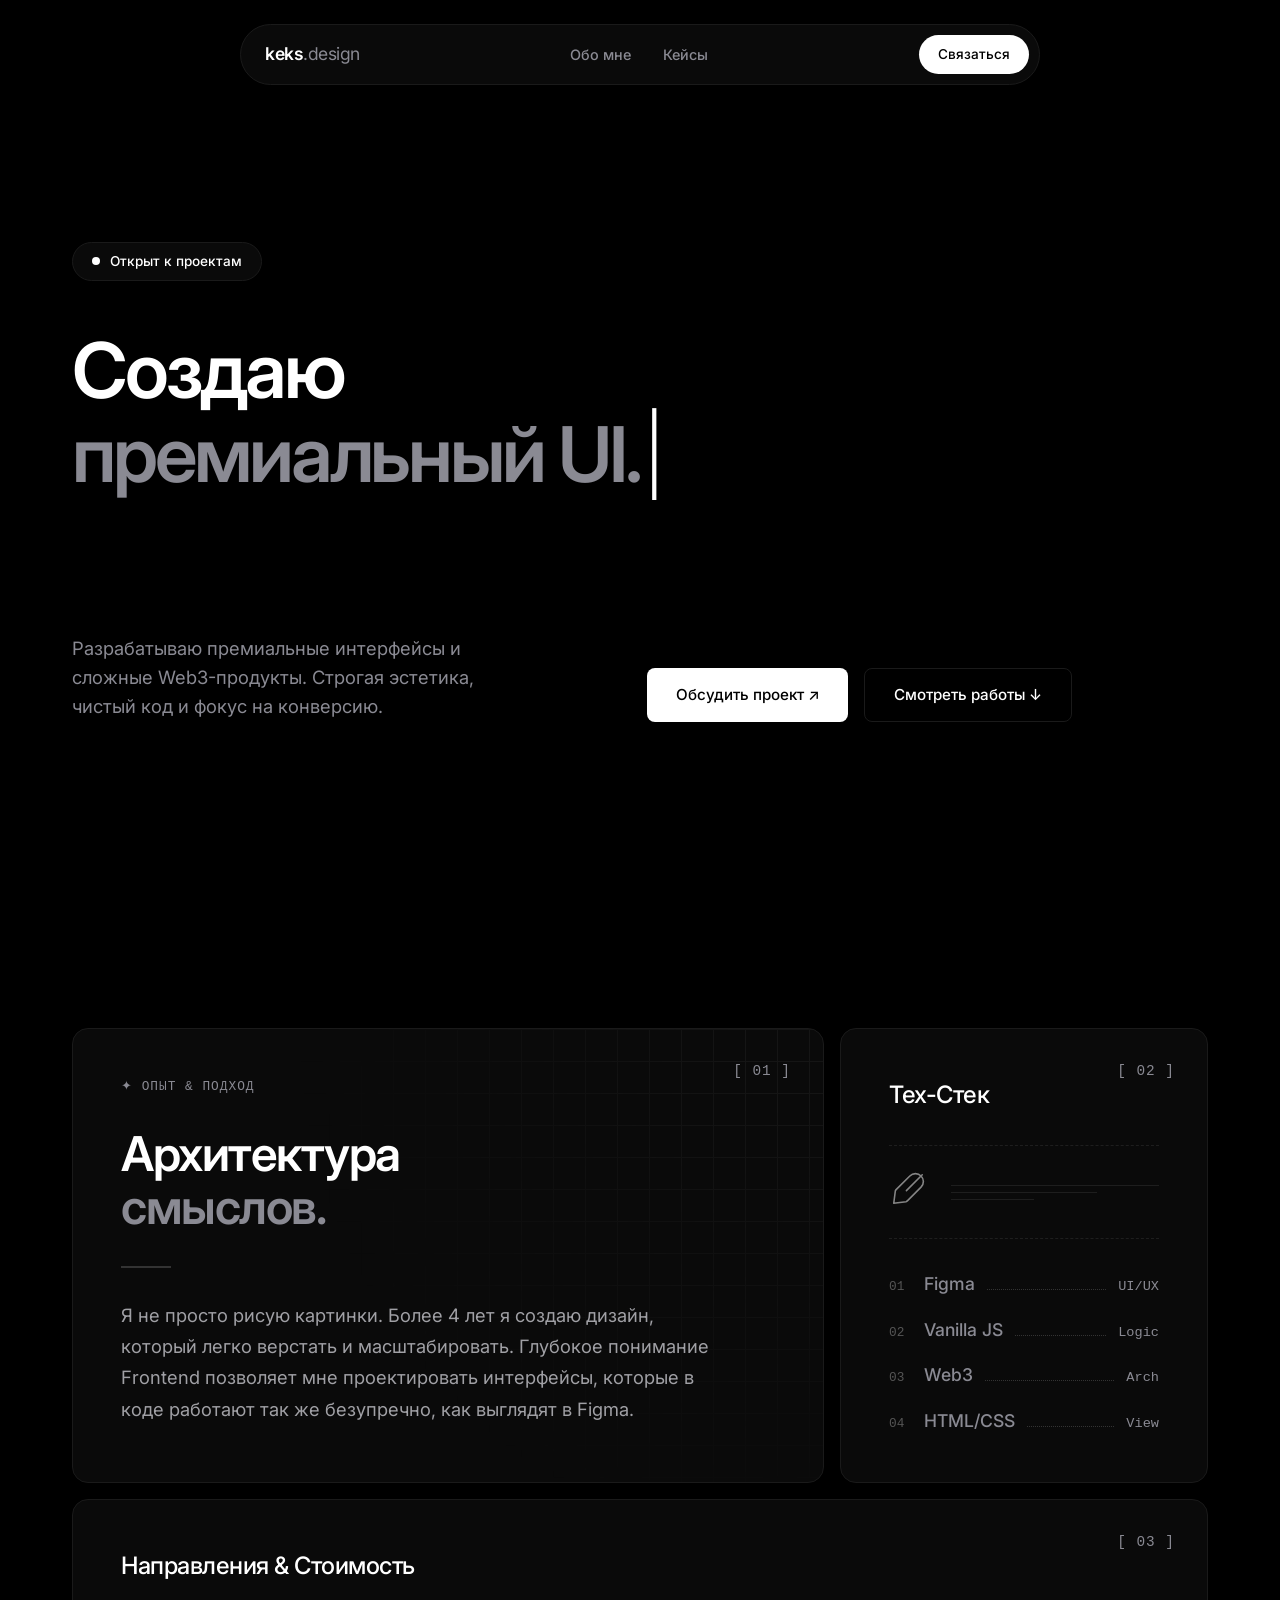
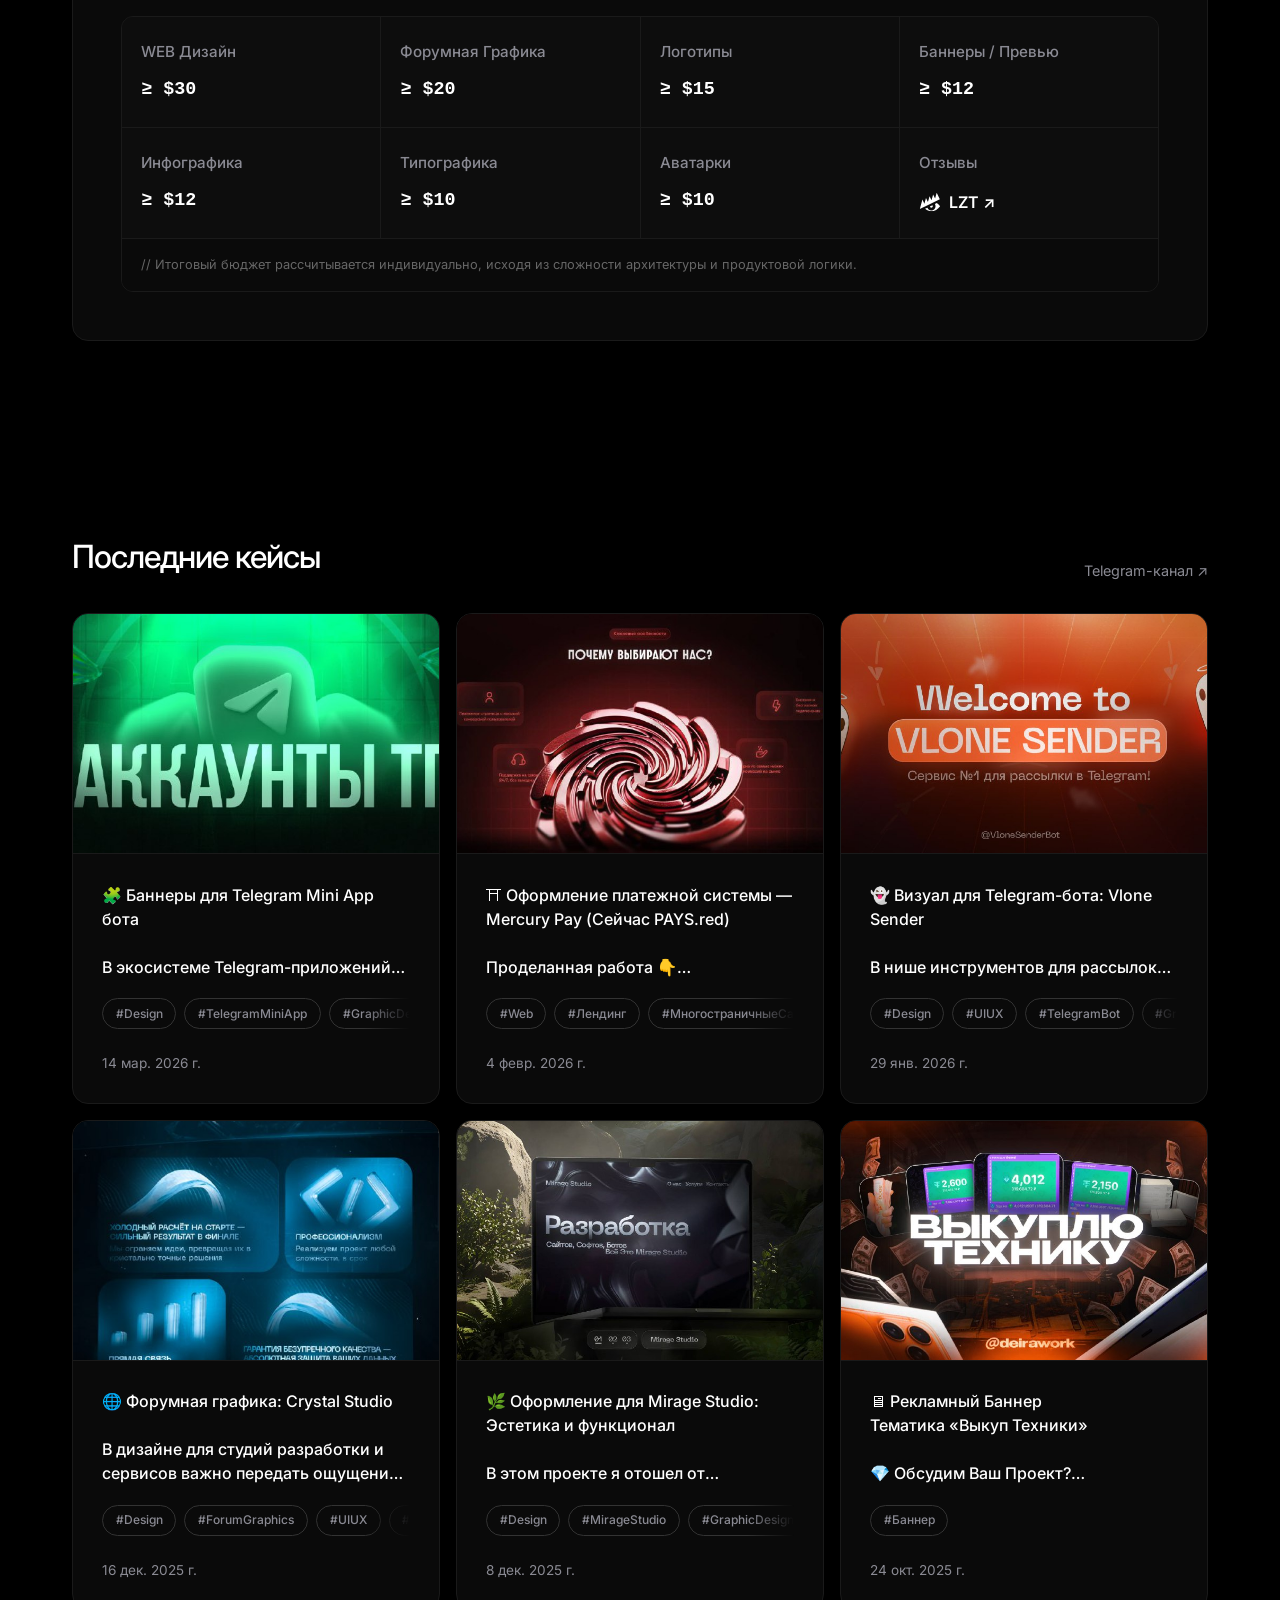
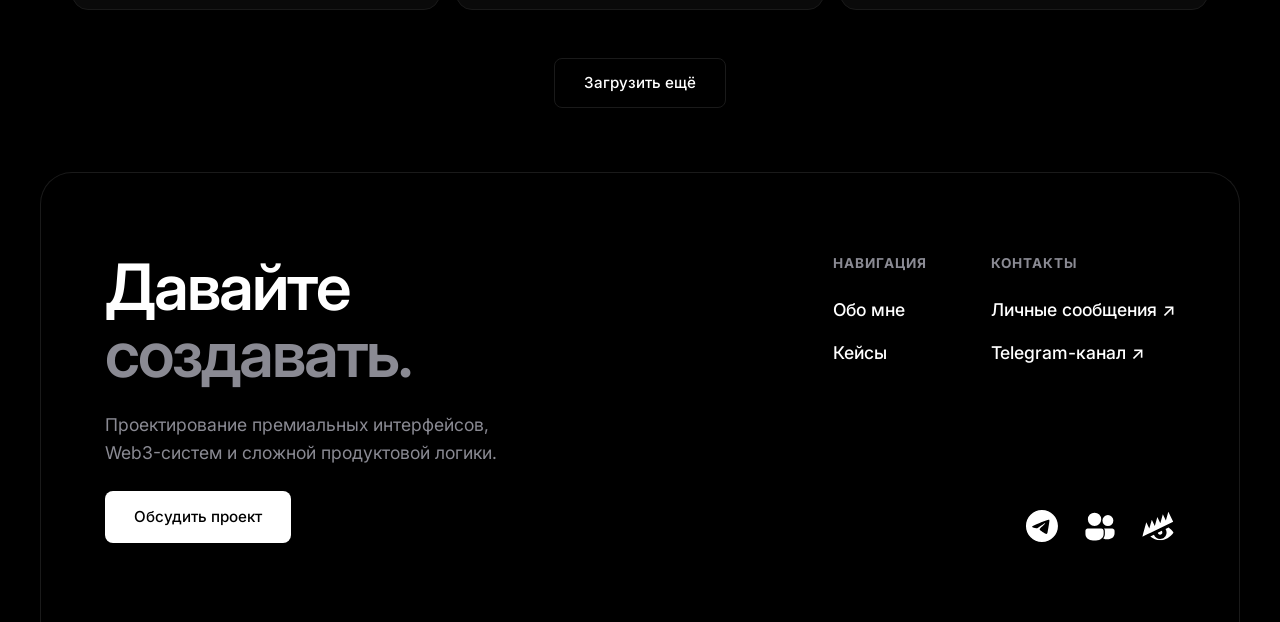
==== index.html @ e2594d34 "Add files via upload" ====
<!DOCTYPE html>
<html lang="ru">
<head>
    <meta charset="UTF-8">
    <meta name="viewport" content="width=device-width, initial-scale=1.0, maximum-scale=5.0">
    <title>keks.design</title>
    <meta name="description" content="Премиальное портфолио продуктового дизайнера Keks.">
    <link rel="icon" href="/favicon.svg" type="image/svg+xml">
    <link rel="apple-touch-icon" href="/favicon.svg">
    <link rel="stylesheet" href="/style.css">
    <link href="https://fonts.googleapis.com/css2?family=Inter:wght@400;500;600;700&display=swap" rel="stylesheet">
</head>
<body>
    <header class="header-wrapper reveal">
        <nav class="navbar-pill" id="navbar">
            <a href="/" class="logo" style="display: flex; align-items: center; gap: 8px; text-decoration: none;">
                <span class="logo">keks<span class="text-muted">.design</span></span>
            </a>
            <div class="nav-links hidden-mobile">
                <a href="#about">Обо мне</a>
                <a href="#portfolio">Кейсы</a>
            </div>
            <a href="https://t.me/KeksDesign" target="_blank" class="btn-primary btn-small">Связаться</a>
        </nav>
    </header>

    <main>
        <section id="hero" class="hero section">
            <div class="hero-container reveal">

                <div class="hero-status-pill">
                    <div class="status-dot"></div>
                    Открыт к проектам
                </div>

                <h1 class="hero-massive-title">
                    Создаю<br>
                    <span id="typewriter" class="text-muted"></span>
                </h1>

                <div class="hero-divider">
                    <p class="hero-desc">Разрабатываю премиальные интерфейсы и сложные Web3-продукты. Строгая эстетика, чистый код и фокус на конверсию.</p>
                    <div class="hero-buttons">
                        <a href="https://t.me/KeksDesign" target="_blank" class="btn-primary">Обсудить проект ↗</a>
                        <a href="#portfolio" class="btn-secondary">Смотреть работы ↓</a>
                    </div>
                </div>

            </div>
        </section>

        <section id="about" class="section">
            <div class="bento-grid" id="cards-container">

                <div class="bento-item span-2 solid-card reveal">
                    <div class="blueprint-bg"></div>
                    <div class="bento-badge-corner">[ 01 ]</div>

                    <div class="card-content" style="position: relative; z-index: 2;">
                        <div class="bento-micro-header">✦ Опыт & Подход</div>
                        <h2 class="bento-title-large">Архитектура<br><span class="text-muted">смыслов.</span></h2>
                        <div class="bento-divider"></div>
                        <p class="bento-text">Я не просто рисую картинки. Более 4 лет я создаю дизайн, который легко верстать и масштабировать. Глубокое понимание Frontend позволяет мне проектировать интерфейсы, которые в коде работают так же безупречно, как выглядят в Figma.</p>
                    </div>
                </div>

                <div class="bento-item solid-card reveal" style="transition-delay: 0.1s;">
                    <div class="bento-badge-corner">[ 02 ]</div>
                    <div class="card-content h-100 flex-col" style="position: relative; z-index: 2;">

                        <div class="bento-header-flex" style="margin-bottom: 2rem;">
                            <h3 class="bento-title">Тех-Стек</h3>
                        </div>

                        <div class="tech-graphic-header">
                            <div class="tg-icon">
                                <svg viewBox="0 0 24 24" fill="none" stroke="currentColor" stroke-width="1" stroke-linecap="round" stroke-linejoin="round">
                                    <path d="M20.24 3.76a5 5 0 0 0-7.08 0L4.5 12.41a2 2 0 0 0-.5.85L3 21l7.74-1a2 2 0 0 0 .85-.5l8.65-8.65a5 5 0 0 0 0-7.09z"></path>
                                    <line x1="11" y1="13" x2="21" y2="3"></line>
                                </svg>
                            </div>
                            <div class="tg-lines">
                                <div class="tg-line w-100"></div>
                                <div class="tg-line w-75"></div>
                                <div class="tg-line w-50"></div>
                            </div>
                        </div>

                        <div class="toc-list mt-auto">
                            <div class="toc-item">
                                <span class="toc-num">01</span>
                                <span class="toc-name">Figma</span>
                                <span class="toc-line"></span>
                                <span class="toc-tag">UI/UX</span>
                            </div>
                            <div class="toc-item">
                                <span class="toc-num">02</span>
                                <span class="toc-name">Vanilla JS</span>
                                <span class="toc-line"></span>
                                <span class="toc-tag">Logic</span>
                            </div>
                            <div class="toc-item">
                                <span class="toc-num">03</span>
                                <span class="toc-name">Web3</span>
                                <span class="toc-line"></span>
                                <span class="toc-tag">Arch</span>
                            </div>
                            <div class="toc-item">
                                <span class="toc-num">04</span>
                                <span class="toc-name">HTML/CSS</span>
                                <span class="toc-line"></span>
                                <span class="toc-tag">View</span>
                            </div>
                        </div>

                    </div>
                </div>

                <div class="bento-item span-3 solid-card reveal" style="transition-delay: 0.2s;">
                    <div class="bento-badge-corner">[ 03 ]</div>

                    <div class="card-content" style="position: relative; z-index: 2;">
                        <div class="bento-header-flex" style="margin-bottom: 2rem;">
                            <h3 class="bento-title">Направления & Стоимость</h3>
                        </div>

                        <div class="matrix-wrapper">

                            <div class="service-matrix">
                                <div class="sm-cell">
                                    <span class="sm-label">WEB Дизайн</span>
                                    <span class="sm-price">≥ $30</span>
                                </div>
                                <div class="sm-cell">
                                    <span class="sm-label">Форумная Графика</span>
                                    <span class="sm-price">≥ $20</span>
                                </div>
                                <div class="sm-cell">
                                    <span class="sm-label">Логотипы</span>
                                    <span class="sm-price">≥ $15</span>
                                </div>
                                <div class="sm-cell">
                                    <span class="sm-label">Баннеры / Превью</span>
                                    <span class="sm-price">≥ $12</span>
                                </div>
                                <div class="sm-cell">
                                    <span class="sm-label">Инфографика</span>
                                    <span class="sm-price">≥ $12</span>
                                </div>
                                <div class="sm-cell">
                                    <span class="sm-label">Типографика</span>
                                    <span class="sm-price">≥ $10</span>
                                </div>
                                <div class="sm-cell">
                                    <span class="sm-label">Аватарки</span>
                                    <span class="sm-price">≥ $10</span>
                                </div>

                                <div class="sm-cell sm-cell-lzt" onclick="window.open('https://lolz.live/threads/9025706/', '_blank')">
                                    <span class="sm-label">Отзывы</span>
                                    <div class="sm-price sm-lzt-flex">
                                        <svg width="22" height="22" viewBox="0 0 64 64" fill="none" xmlns="http://www.w3.org/2000/svg" class="lzt-icon">
                                            <g clip-path="url(#clip0_175_64_matrix)">
                                                <path fill-rule="evenodd" clip-rule="evenodd" d="M17.5371 51.8461C22.9532 56.246 29.21 58.7535 35.8828 58.7535C45.8058 58.7535 54.8137 53.1919 61.4984 44.1334C58.6759 40.3098 55.4406 37.1071 51.8933 34.6858L46.1979 37.529C47.422 39.4334 48.135 41.7002 48.135 44.1334C48.135 50.8924 42.6506 56.3708 35.8828 56.3708C30.6242 56.3708 26.141 53.0612 24.403 48.4146L17.5371 51.8431V51.8461ZM31.667 44.79C31.8036 45.6783 32.2196 46.5043 32.8643 47.149C33.6635 47.9482 34.7508 48.3968 35.8828 48.3938C38.2387 48.3938 40.1491 46.4864 40.1491 44.1334C40.1491 42.9777 39.6886 41.929 38.9399 41.1595L31.6699 44.79H31.667Z" fill="currentColor"/>
                                                <path d="M19.0882 44.038L60.6014 24.082L51.4776 5.10352L46.7656 21.8746L41.103 10.0918L36.3881 26.8628L30.7254 15.08L26.0105 31.8511L20.3479 20.0682L15.633 36.8393L9.97035 25.0565L2.36768 52.0774L12.7452 47.0891L19.0882 44.0409V44.038Z" fill="currentColor"/>
                                            </g>
                                            <defs>
                                                <clipPath id="clip0_175_64_matrix">
                                                    <rect width="59.1279" height="53.6495" fill="white" transform="translate(2.36719 5.10376)"/>
                                                </clipPath>
                                            </defs>
                                        </svg>
                                        LZT ↗
                                    </div>
                                </div>
                            </div>

                            <div class="matrix-foot">
                                <span class="mf-text">// Итоговый бюджет рассчитывается индивидуально, исходя из сложности архитектуры и продуктовой логики.</span>
                            </div>

                        </div>

                    </div>
                </div>

            </div>
        </section>

        <section id="portfolio" class="section">
            <div class="section-header reveal">
                <h2 class="section-title">Последние кейсы</h2>
                <a href="https://t.me/casebykeks" target="_blank" class="link-arrow">Telegram-канал ↗</a>
            </div>

            <div id="tg-status-container" class="status-container reveal active">
                <div class="loader-spinner"></div>
                <p id="tg-status-text">Идёт загрузка кейсов из Telegram...</p>
            </div>

            <div id="tg-feed" class="portfolio-grid" style="display: none;">
            </div>

            <div id="load-more-container" style="display: none; justify-content: center; margin-top: 3rem;">
                <button id="load-more-btn" class="btn-secondary">Загрузить ещё</button>
            </div>
        </section>
    </main>

    <footer class="footer section reveal">
        <div class="footer-grid">
            <div class="footer-brand">
                <h2 class="footer-massive-title">Давайте<br><span class="text-muted">создавать.</span></h2>
                <p class="footer-brand-desc">Проектирование премиальных интерфейсов, Web3-систем и сложной продуктовой логики.</p>
                <a href="https://t.me/KeksDesign" target="_blank" class="btn-primary w-max mt-auto">Обсудить проект</a>
            </div>

            <div class="footer-right">

                <div class="footer-nav">
                    <div class="footer-col">
                        <h4 class="footer-col-title">Навигация</h4>
                        <a href="#about" class="footer-link">Обо мне</a>
                        <a href="#portfolio" class="footer-link">Кейсы</a>
                    </div>
                    <div class="footer-col">
                        <h4 class="footer-col-title">Контакты</h4>
                        <a href="https://t.me/KeksDesign" target="_blank" class="footer-link">Личные сообщения ↗</a>
                        <a href="https://t.me/casebykeks" target="_blank" class="footer-link">Telegram-канал ↗</a>
                    </div>
                </div>

                <div class="footer-socials">
                    <a href="https://t.me/KeksDesign" target="_blank" class="social-icon" title="Личные сообщения">
                        <svg viewBox="0 0 32 32" xmlns="http://www.w3.org/2000/svg">
                            <path fill="currentColor" d="M22.122 10.040c0.006-0 0.014-0 0.022-0 0.209 0 0.403 0.065 0.562 0.177l-0.003-0.002c0.116 0.101 0.194 0.243 0.213 0.403l0 0.003c0.020 0.122 0.031 0.262 0.031 0.405 0 0.065-0.002 0.129-0.007 0.193l0-0.009c-0.225 2.369-1.201 8.114-1.697 10.766-0.21 1.123-0.623 1.499-1.023 1.535-0.869 0.081-1.529-0.574-2.371-1.126-1.318-0.865-2.063-1.403-3.342-2.246-1.479-0.973-0.52-1.51 0.322-2.384 0.221-0.23 4.052-3.715 4.127-4.031 0.004-0.019 0.006-0.040 0.006-0.062 0-0.078-0.029-0.149-0.076-0.203l0 0c-0.052-0.034-0.117-0.053-0.185-0.053-0.045 0-0.088 0.009-0.128 0.024l0.002-0.001q-0.198 0.045-6.316 4.174c-0.445 0.351-1.007 0.573-1.619 0.599l-0.006 0c-0.867-0.105-1.654-0.298-2.401-0.573l0.074 0.024c-0.938-0.306-1.683-0.467-1.619-0.985q0.051-0.404 1.114-0.827 6.548-2.853 8.733-3.761c1.607-0.853 3.47-1.555 5.429-2.010l0.157-0.031zM15.93 1.025c-8.302 0.020-15.025 6.755-15.025 15.060 0 8.317 6.742 15.060 15.060 15.060s15.060-6.742 15.060-15.060c0-8.305-6.723-15.040-15.023-15.060h-0.002q-0.035-0-0.070 0z"></path>
                        </svg>
                    </a>

                    <a href="https://t.me/casebykeks" target="_blank" class="social-icon" title="Telegram-канал">
                        <svg viewBox="0 0 28 28" xmlns="http://www.w3.org/2000/svg">
                            <title>ic_fluent_people_28_filled</title>
                            <path d="m4 16 11 .001a2 2 0 0 1 1.995 1.85l.005.15V20.5c-.001 4.2-4.287 5.5-7.5 5.5-3.149 0-7.329-1.249-7.495-5.251L2 20.5V18c0-1.054.816-1.918 1.85-1.995zm13.22.001L24 16c1.054 0 1.918.816 1.995 1.85L26 18v2c-.001 3.759-3.43 5-6 5-1.058 0-2.259-.215-3.309-.725.752-.894 1.24-2.032 1.302-3.464L18 20.5v-2.499c0-.702-.249-1.34-.654-1.85zL24 16zM9.5 3a5.5 5.5 0 1 1-.001 11.001A5.5 5.5 0 0 1 9.5 3m11 2a4.5 4.5 0 1 1 0 9 4.5 4.5 0 0 1 0-9" fill="currentColor"/>
                        </svg>
                    </a>

                    <a href="https://lolz.live/threads/9025706/" target="_blank" class="social-icon" title="Отзывы LZT">
                        <svg viewBox="0 0 64 64" fill="none" xmlns="http://www.w3.org/2000/svg">
                            <g clip-path="url(#clip0_175_64_social)">
                                <path fill-rule="evenodd" clip-rule="evenodd" d="M17.5371 51.8461C22.9532 56.246 29.21 58.7535 35.8828 58.7535C45.8058 58.7535 54.8137 53.1919 61.4984 44.1334C58.6759 40.3098 55.4406 37.1071 51.8933 34.6858L46.1979 37.529C47.422 39.4334 48.135 41.7002 48.135 44.1334C48.135 50.8924 42.6506 56.3708 35.8828 56.3708C30.6242 56.3708 26.141 53.0612 24.403 48.4146L17.5371 51.8431V51.8461ZM31.667 44.79C31.8036 45.6783 32.2196 46.5043 32.8643 47.149C33.6635 47.9482 34.7508 48.3968 35.8828 48.3938C38.2387 48.3938 40.1491 46.4864 40.1491 44.1334C40.1491 42.9777 39.6886 41.929 38.9399 41.1595L31.6699 44.79H31.667Z" fill="currentColor"/>
                                <path d="M19.0882 44.038L60.6014 24.082L51.4776 5.10352L46.7656 21.8746L41.103 10.0918L36.3881 26.8628L30.7254 15.08L26.0105 31.8511L20.3479 20.0682L15.633 36.8393L9.97035 25.0565L2.36768 52.0774L12.7452 47.0891L19.0882 44.0409V44.038Z" fill="currentColor"/>
                            </g>
                            <defs>
                                <clipPath id="clip0_175_64_social">
                                    <rect width="59.1279" height="53.6495" fill="white" transform="translate(2.36719 5.10376)"/>
                                </clipPath>
                            </defs>
                        </svg>
                    </a>
                </div>

            </div>
        </div>
    </footer>

    <div id="case-modal" class="modal-overlay hidden">
        <div class="modal-content solid-card premium-split-modal">

            <button id="modal-close" class="modal-close">✕</button>

            <div class="modal-left-pane">
                <div id="modal-slider-container" class="modal-slider">
                    <div class="slider-track" id="modal-slider-track"></div>
                    <button class="slider-btn prev hidden" id="slider-prev">❮</button>
                    <button class="slider-btn next hidden" id="slider-next">❯</button>
                    <div class="slider-dots" id="slider-dots"></div>
                </div>
            </div>

            <div class="modal-right-pane">

                <div class="modal-scrollable">
                    <div class="modal-body" id="modal-body-container">
                        <div class="modal-date-badge" id="modal-date"></div>

                        <div class="case-text" id="modal-text"></div>
                        <div id="modal-tags" class="case-tags" style="display: none;"></div>
                    </div>
                </div>

                <div class="modal-actions">
                    <a href="#" target="_blank" id="modal-link-tg" class="btn-secondary">Оригинал в Telegram ↗</a>
                    <a href="https://t.me/KeksDesign" target="_blank" class="btn-primary">Написать мне</a>
                </div>

            </div>

        </div>
    </div>

    <script src="/script.js"></script>
</body>
</html>
---- style.css ----
:root {
    --bg-base: #000000;
    --card-bg: #0A0A0A;
    --border-color: #1A1A1A;
    --border-hover: #333333;

    --text-main: #FFFFFF;
    --text-muted: #8A8A93;
    --text-dark: #000000;

    --border-radius: 16px;
    --transition: all 0.3s cubic-bezier(0.16, 1, 0.3, 1);
}

html {
    scroll-behavior: smooth;
    scroll-padding-top: 6rem;
}

* {
    margin: 0; padding: 0; box-sizing: border-box;
    font-family: 'Inter', -apple-system, sans-serif;
    -webkit-font-smoothing: antialiased;
}

body {
    background-color: var(--bg-base);
    color: var(--text-main);
    line-height: 1.5;
    overflow-x: hidden;
}

body.no-scroll {
    overflow: hidden;
}

/* =========================================
   Уникальная Шапка
========================================= */
.header-wrapper {
    position: fixed; top: 1.5rem; left: 0; width: 100%;
    display: flex; justify-content: center; z-index: 100;
    padding: 0 1rem; pointer-events: none;
    will-change: transform;
}
.navbar-pill {
    pointer-events: auto; display: flex; justify-content: space-between; align-items: center;
    background: var(--card-bg); border: 1px solid var(--border-color);
    padding: 0.6rem 0.6rem 0.6rem 1.5rem; border-radius: 100px; width: 100%; max-width: 800px;
    transition: var(--transition);
}
.navbar-pill.scrolled { border-color: var(--border-hover); transform: scale(0.98); }
.logo { font-size: 1.1rem; font-weight: 600; letter-spacing: -0.5px; color: var(--text-main); }
.logo .text-muted { font-weight: 400; }
.nav-links { display: flex; gap: 2rem; }
.nav-links a { color: var(--text-muted); text-decoration: none; font-size: 0.9rem; font-weight: 500; transition: var(--transition); }

/* =========================================
   Кнопки
========================================= */
.btn-primary, .btn-secondary {
    display: inline-flex; align-items: center; justify-content: center;
    padding: 0.9rem 1.8rem; border-radius: 8px; font-size: 0.95rem; font-weight: 500;
    text-decoration: none; transition: var(--transition); cursor: pointer; border: none;
    user-select: none; -webkit-tap-highlight-color: transparent;
}
.navbar-pill .btn-small { padding: 0.6rem 1.2rem; font-size: 0.85rem; border-radius: 100px; }
.btn-primary { background: var(--text-main); color: var(--text-dark); }
.btn-secondary { background: transparent; color: var(--text-main); border: 1px solid var(--border-color); }

/* Эффекты нажатия (срабатывают везде, включая мобильные) */
.btn-primary:active, .btn-secondary:active, .btn-small:active, .link-arrow:active, .social-icon:active, .slider-btn:active, .modal-close:active {
    transform: scale(0.95);
}

.text-muted { color: var(--text-muted); }
.text-white { color: var(--text-main); }

/* =========================================
   ГЛАВНЫЙ ЭКРАН (HERO)
========================================= */
.section { padding: 8rem 2rem 4rem; max-width: 1200px; margin: 0 auto; }
.hero { min-height: 100vh; display: flex; align-items: center; padding-top: 8rem; }
.hero-container { width: 100%; max-width: 1000px; display: flex; flex-direction: column; }

.hero-status-pill {
    display: inline-flex; align-items: center; gap: 10px; padding: 0.5rem 1.2rem;
    background: var(--card-bg); border: 1px solid var(--border-color);
    border-radius: 100px; margin-bottom: 3rem; width: max-content;
    font-size: 0.85rem; font-weight: 500; color: var(--text-main);
}
.status-dot { width: 8px; height: 8px; background-color: var(--text-main); border-radius: 50%; }

.hero-massive-title {
    font-size: clamp(2.5rem, 6vw, 7.2rem);
    font-weight: 600;
    letter-spacing: -0.04em;
    line-height: 1.1;
    margin-bottom: 6rem;
    word-break: break-word; /* Защита от вылезания текста */
    hyphens: auto;
}

#typewriter { position: relative; display: inline; }
#typewriter::after { content: '|'; font-weight: 300; color: var(--text-main); animation: blink 1s step-end infinite; margin-left: 4px; }
@keyframes blink { 0%, 100% { opacity: 1; } 50% { opacity: 0; } }

.hero-divider { display: flex; justify-content: space-between; align-items: flex-end; padding-top: 2.5rem; gap: 2rem; }
.hero-desc { font-size: 1.15rem; color: var(--text-muted); line-height: 1.6; max-width: 450px; }
.hero-buttons { display: flex; gap: 1rem; flex-shrink: 0; }

/* =========================================
   ПРЕМИАЛЬНЫЕ КАРТОЧКИ УСЛУГ (BENTO)
========================================= */
.bento-grid { display: grid; grid-template-columns: repeat(3, 1fr); gap: 1rem; }
.bento-item.span-2 { grid-column: span 2; }
.bento-item.span-3 { grid-column: span 3; }

.solid-card {
    background: var(--card-bg); border-radius: var(--border-radius); border: 1px solid var(--border-color);
    position: relative; overflow: hidden; display: flex; flex-direction: column; transition: all 0.4s ease;
}
.card-content { padding: 3rem; flex-grow: 1; display: flex; flex-direction: column; }

.blueprint-bg {
    position: absolute; top: 0; right: 0; bottom: 0; left: 0;
    background-image:
        linear-gradient(var(--border-color) 1px, transparent 1px),
        linear-gradient(90deg, var(--border-color) 1px, transparent 1px);
    background-size: 32px 32px;
    mask-image: radial-gradient(circle at 100% 0%, black 10%, transparent 60%);
    -webkit-mask-image: radial-gradient(circle at 100% 0%, black 10%, transparent 60%);
    pointer-events: none; z-index: 0; opacity: 0.7;
}

.bento-badge-corner {
    position: absolute; right: 2rem; top: 2rem;
    font-family: monospace; font-size: 0.9rem; color: var(--text-muted);
    letter-spacing: 1px; z-index: 10; pointer-events: none;
}

.bento-micro-header {
    font-family: monospace; font-size: 0.8rem; color: var(--text-muted);
    text-transform: uppercase; letter-spacing: 1px; margin-bottom: 2rem;
}
.bento-header-flex { display: flex; justify-content: space-between; align-items: flex-start; margin-bottom: 3rem; }

.bento-title-large { font-size: 3rem; font-weight: 600; letter-spacing: -1.5px; line-height: 1.1; margin-bottom: 2rem; word-break: break-word; }
.bento-divider { width: 50px; height: 2px; background: var(--border-hover); margin-bottom: 2rem; }
.bento-text { color: #A0A0A5; font-size: 1.15rem; line-height: 1.7; font-weight: 400; max-width: 90%; }
.bento-title { font-size: 1.5rem; font-weight: 500; letter-spacing: -0.5px; margin: 0; }
.mb-3 { margin-bottom: 2.5rem; }


/* =========================================
   АРСЕНАЛ: ТЕХ-СТЕК
========================================= */
.tech-graphic-header {
    display: flex; align-items: center; gap: 1.5rem; margin-bottom: auto; padding: 1.5rem 0;
    border-top: 1px dashed var(--border-hover); border-bottom: 1px dashed var(--border-hover);
    opacity: 0.5; transition: opacity 0.4s ease;
}

.tg-icon svg { width: 38px; height: 38px; color: var(--text-main); transition: transform 0.5s cubic-bezier(0.16, 1, 0.3, 1); }
.tg-lines { display: flex; flex-direction: column; gap: 6px; flex-grow: 1; }
.tg-line { height: 1px; background: var(--border-hover); }
.tg-line.w-100 { width: 100%; }
.tg-line.w-75 { width: 70%; }
.tg-line.w-50 { width: 40%; }

.toc-list { display: flex; flex-direction: column; gap: 1.2rem; padding-top: 2rem; width: 100%; }
.toc-item { display: flex; align-items: baseline; width: 100%; cursor: default; transition: transform 0.3s cubic-bezier(0.16, 1, 0.3, 1); }
.toc-num { font-family: monospace; font-size: 0.8rem; color: #555; margin-right: 1.2rem; transition: color 0.3s; }
.toc-name { font-size: 1.1rem; font-weight: 500; color: var(--text-muted); white-space: nowrap; transition: color 0.3s; }
.toc-line { flex-grow: 1; border-bottom: 1px dotted #333; margin: 0 12px; transition: border-color 0.3s; }
.toc-tag { font-family: monospace; font-size: 0.85rem; color: var(--text-muted); white-space: nowrap; text-align: right; transition: color 0.3s; }


/* =========================================
   СТОИМОСТЬ: ИНВЕРСИЯ
========================================= */
.matrix-wrapper {
    display: flex; flex-direction: column;
    border: 1px solid var(--border-color); border-radius: 12px; overflow: hidden; background: var(--card-bg);
}
.service-matrix { display: grid; grid-template-columns: repeat(4, 1fr); gap: 1px; background: var(--border-color); }
.sm-cell, .sm-cell-lzt {
    background: #0D0D0D; padding: 1.5rem 1.2rem;
    display: flex; flex-direction: column; justify-content: space-between;
    min-height: 110px; transition: background 0.1s ease, color 0.1s ease; cursor: default;
}
.sm-label { font-size: 0.95rem; color: var(--text-muted); font-weight: 500; transition: color 0.1s; word-break: break-word; }
.sm-price { font-family: monospace; font-size: 1.15rem; font-weight: 600; color: var(--text-main); transition: color 0.1s; }
.lzt-icon { color: var(--text-main); transition: color 0.1s; }
.sm-cell-lzt { cursor: pointer; -webkit-tap-highlight-color: transparent; }
.sm-lzt-flex { display: flex; align-items: center; gap: 8px; font-family: 'Inter', -apple-system, sans-serif; font-size: 1rem; }

.matrix-foot { padding: 1rem 1.2rem; background: var(--card-bg); border-top: 1px solid var(--border-color); font-family: monospace; font-size: 0.8rem; color: #666; }

.flex-col { display: flex; flex-direction: column; }
.h-100 { height: 100%; }
.mt-auto { margin-top: auto; }
.w-max { width: max-content; }

/* =========================================
   Портфолио
========================================= */
.section-header { display: flex; justify-content: space-between; align-items: flex-end; margin-bottom: 2rem; }
.section-title { font-size: 2rem; font-weight: 500; letter-spacing: -1px; }
.link-arrow { color: var(--text-muted); text-decoration: none; font-size: 0.9rem; transition: var(--transition); }

/* Исключает горизонтальный скролл на самых маленьких экранах */
.portfolio-grid { display: grid; grid-template-columns: repeat(auto-fill, minmax(min(100%, 280px), 1fr)); gap: 1rem; align-items: stretch; }
.case-card { cursor: pointer; text-decoration: none; transition: transform 0.2s cubic-bezier(0.33, 1, 0.68, 1), border-color 0.2s ease; display: flex; flex-direction: column; height: 100%; -webkit-tap-highlight-color: transparent; }
.case-card:active { transform: scale(0.98); border-color: #555; }

.case-card .card-content { padding: 1.8rem; }
.case-img-container { width: 100%; height: 240px; background: #050505; border-bottom: 1px solid var(--border-color); position: relative; overflow: hidden; flex-shrink: 0; }
.skeleton-loader { position: absolute; top: 0; left: 0; width: 100%; height: 100%; background: linear-gradient(90deg, #050505 25%, #0f0f0f 50%, #050505 75%); background-size: 200% 100%; animation: loading 1.5s infinite; }
@keyframes loading { 0% { background-position: 200% 0; } 100% { background-position: -200% 0; } }
.case-img { width: 100%; height: 100%; object-fit: cover; opacity: 0; transition: opacity 0.6s ease-in-out; position: relative; z-index: 2; }
.case-img.loaded { opacity: 1; }

.case-text { color: var(--text-main); font-size: 1rem; font-weight: 500; line-height: 1.5; white-space: pre-line; display: -webkit-box; -webkit-line-clamp: 4; -webkit-box-orient: vertical; overflow: hidden; text-overflow: ellipsis; word-break: break-word; }
.case-card.no-image .case-text { -webkit-line-clamp: 10; }
.case-date { color: var(--text-muted); font-size: 0.85rem; margin-top: auto; padding-top: 1.5rem; }

.case-tags { display: flex; gap: 0.5rem; margin-top: 1.2rem; }
.case-card .case-tags { flex-wrap: nowrap; overflow: hidden; -webkit-mask-image: linear-gradient(90deg, #000 85%, transparent 100%); mask-image: linear-gradient(90deg, #000 85%, transparent 100%); }
.case-card .case-tag { flex-shrink: 0; }
.case-tag { background: transparent; color: var(--text-muted); border: 1px solid var(--border-hover); padding: 0.35rem 0.8rem; border-radius: 100px; font-size: 0.75rem; font-weight: 500; transition: var(--transition); }


/* =========================================
   Премиальный Подвал (Footer)
========================================= */
.footer { border-top: 1px solid var(--border-color); border-left: 1px solid var(--border-color); border-right: 1px solid var(--border-color); border-bottom: none; border-radius: 32px 32px 0 0; background-color: transparent; padding: 5rem 4rem; margin: 0 auto; width: calc(100% - 2rem); max-width: 1200px; }
.footer-grid { display: grid; grid-template-columns: 1fr 1fr; gap: 4rem; margin-bottom: 0; }
.footer-brand { display: flex; flex-direction: column; gap: 1.5rem; }
.footer-massive-title { font-size: clamp(2.5rem, 5vw, 4.5rem); font-weight: 600; letter-spacing: -2px; line-height: 1.05; word-break: break-word; }
.footer-brand-desc { color: var(--text-muted); font-size: 1.1rem; max-width: 400px; line-height: 1.6; }

.footer-right { display: flex; flex-direction: column; align-items: flex-end; justify-content: space-between; }
.footer-nav { display: flex; gap: 4rem; margin-bottom: 3rem; }
.footer-col { display: flex; flex-direction: column; gap: 1rem; }
.footer-col-title { color: var(--text-muted); font-size: 0.85rem; text-transform: uppercase; letter-spacing: 1px; margin-bottom: 0.5rem; }
.footer-link { color: var(--text-main); text-decoration: none; font-size: 1.1rem; font-weight: 500; transition: var(--transition); }

.footer-socials { display: flex; gap: 1.5rem; align-items: center; }
.social-icon { color: var(--text-main); display: flex; align-items: center; justify-content: center; transition: color 0.3s ease; -webkit-tap-highlight-color: transparent; }
.social-icon svg { width: 34px; height: 34px; transition: color 0.3s ease; }


/* =========================================
   SPLIT-SCREEN Модальное окно (Pop-up)
========================================= */
.modal-overlay { position: fixed; top: 0; left: 0; width: 100%; height: 100%; background: rgba(0, 0, 0, 0.95); z-index: 1000; display: flex; justify-content: center; align-items: center; opacity: 0; pointer-events: none; transition: opacity 0.4s ease; padding: 2rem; }
.modal-overlay.active { opacity: 1; pointer-events: auto; }
.premium-split-modal { width: 100%; max-width: 1200px; height: 85vh; display: flex; flex-direction: row; background: var(--bg-base); border: 1px solid var(--border-hover); border-radius: 20px; position: relative; transform: translateY(30px) scale(0.98); transition: transform 0.4s cubic-bezier(0.16, 1, 0.3, 1); overflow: hidden; }
.modal-overlay.active .premium-split-modal { transform: translateY(0) scale(1); }
.premium-split-modal.no-media .modal-left-pane { display: none; }
.premium-split-modal.no-media .modal-right-pane { width: 100%; }
.modal-close { position: absolute; top: 1.5rem; right: 1.5rem; z-index: 30; background: #111; color: var(--text-muted); border: 1px solid var(--border-hover); width: 44px; height: 44px; border-radius: 8px; font-size: 1.2rem; cursor: pointer; display: flex; align-items: center; justify-content: center; transition: var(--transition); -webkit-tap-highlight-color: transparent; }
.modal-left-pane { width: 55%; height: 100%; position: relative; border-right: 1px solid var(--border-color); background-color: #050505; background-image: linear-gradient(rgba(255,255,255,0.03) 1px, transparent 1px), linear-gradient(90deg, rgba(255,255,255,0.03) 1px, transparent 1px); background-size: 40px 40px; }
.modal-slider { width: 100%; height: 100%; position: relative; overflow: hidden; display: flex; align-items: center; justify-content: center; }
.slider-track { display: flex; width: 100%; height: 100%; transition: transform 0.4s cubic-bezier(0.25, 1, 0.5, 1); }
.slider-track img { width: 100%; height: 100%; object-fit: contain; flex-shrink: 0; padding: 2rem; }
.slider-btn { position: absolute; top: 50%; transform: translateY(-50%); z-index: 5; background: #111; color: var(--text-main); border: 1px solid var(--border-hover); width: 44px; height: 44px; border-radius: 8px; cursor: pointer; font-size: 1rem; display: flex; align-items: center; justify-content: center; transition: var(--transition); -webkit-tap-highlight-color: transparent; }
.slider-btn.prev { left: 1.5rem; }
.slider-btn.next { right: 1.5rem; }
.slider-btn.hidden { display: none; }
.slider-dots { position: absolute; bottom: 1.5rem; left: 0; width: 100%; display: flex; justify-content: center; gap: 8px; z-index: 5; }
.slider-dots .dot { width: 8px; height: 8px; border-radius: 50%; background: rgba(255,255,255,0.2); cursor: pointer; transition: 0.3s; }
.slider-dots .dot.active { background: white; transform: scale(1.3); }
.modal-right-pane { width: 45%; height: 100%; display: flex; flex-direction: column; background: var(--card-bg); }
.modal-scrollable { overflow-y: auto; flex: 1 1 auto; padding: 4rem 3rem 2rem 3rem; }
.modal-scrollable::-webkit-scrollbar { width: 4px; }
.modal-scrollable::-webkit-scrollbar-thumb { background: #333; border-radius: 10px; }
.modal-date-badge { display: inline-block; font-family: monospace; font-size: 0.85rem; color: var(--text-main); margin-bottom: 2.5rem; padding: 0.4rem 1rem; border: 1px solid var(--border-hover); border-radius: 100px; }
.modal-body .case-text { display: block; -webkit-line-clamp: unset; overflow: visible; font-size: 1.1rem; color: #E0E0E0; line-height: 1.8; font-weight: 400; white-space: pre-line; word-break: break-word; }
#modal-tags.case-tags { flex-wrap: wrap; -webkit-mask-image: none; mask-image: none; overflow: visible; margin-top: 3rem; gap: 0.6rem; }
#modal-tags .case-tag { font-size: 0.8rem; padding: 0.4rem 0.9rem; background: var(--bg-base); }
.modal-actions { display: flex; gap: 1rem; padding: 2rem 3rem; background: var(--card-bg); border-top: 1px dashed var(--border-hover); flex: 0 0 auto; }
.modal-actions a { flex: 1; text-align: center; }
.reveal { opacity: 0; transform: translateY(15px); transition: opacity 0.6s cubic-bezier(0.2, 0.8, 0.2, 1), transform 0.6s cubic-bezier(0.2, 0.8, 0.2, 1); }
.reveal.active { opacity: 1; transform: translateY(0); }

/* Статус Загрузки */
.status-container { display: flex; flex-direction: column; align-items: center; justify-content: center; padding: 4rem 2rem; color: var(--text-muted); text-align: center; }
.loader-spinner { width: 40px; height: 40px; border: 3px solid var(--border-color); border-top-color: var(--text-main); border-radius: 50%; animation: spin 1s linear infinite; margin-bottom: 1.5rem; }
@keyframes spin { 0% { transform: rotate(0deg); } 100% { transform: rotate(360deg); } }

/* =========================================
   ИЗОЛЯЦИЯ ХОВЕРОВ ТОЛЬКО ДЛЯ ПК (Без залипания на мобилках)
========================================= */
@media (hover: hover) and (pointer: fine) {
    .btn-primary:hover { transform: translateY(-2px); background: #E0E0E0; }
    .btn-secondary:hover { background: var(--card-bg); border-color: var(--border-hover); }
    .nav-links a:hover { color: var(--text-main); }
    .solid-card:hover { border-color: #333; }
    .tech-graphic-header:hover { opacity: 1; }
    .tech-graphic-header:hover .tg-icon svg { transform: rotate(-12deg) scale(1.05); }
    .toc-item:hover { transform: translateX(6px); }
    .toc-item:hover .toc-num, .toc-item:hover .toc-name, .toc-item:hover .toc-tag { color: var(--text-main); }
    .toc-item:hover .toc-line { border-bottom-color: #666; }
    .sm-cell:hover, .sm-cell-lzt:hover { background: #FFFFFF; }
    .sm-cell:hover .sm-label, .sm-cell-lzt:hover .sm-label { color: #666666; }
    .sm-cell:hover .sm-price, .sm-cell-lzt:hover .sm-price { color: #000000; }
    .sm-cell-lzt:hover .lzt-icon { color: #000000; }
    .link-arrow:hover { color: var(--text-main); }
    .case-card:hover { transform: translateY(-8px); border-color: #555; z-index: 10; }
    .case-card:hover .case-tag { border-color: #777; color: var(--text-main); }
    .footer-link:hover { color: var(--text-muted); transform: translateX(4px); }
    .social-icon:hover { color: var(--text-muted); }
    .modal-close:hover { background: var(--text-main); color: var(--bg-base); transform: rotate(90deg); }
    .slider-btn:hover { background: var(--text-main); color: var(--bg-base); }
}

/* =========================================
   АДАПТИВНОСТЬ (МЕДИА-ЗАПРОСЫ)
========================================= */

/* Планшеты и небольшие ноутбуки */
@media (max-width: 1024px) {
    .section { padding: 6rem 1.5rem 3rem; }
    .hero-massive-title { margin-bottom: 4rem; }
    .service-matrix { grid-template-columns: repeat(2, 1fr); }
}

/* Вертикальные планшеты и большие телефоны */
@media (max-width: 900px) {
    .navbar-pill { padding: 0.5rem 0.5rem 0.5rem 1.2rem; }
    .hero-massive-title { white-space: normal; min-height: auto; }
    .bento-grid { grid-template-columns: 1fr; }
    .bento-item.span-2, .bento-item.span-3 { grid-column: span 1; }

    .hidden-mobile { display: none; }
    .footer { padding: 3rem 2rem; margin: 0 1rem 0 1rem; width: auto; border-radius: 24px 24px 0 0; }
    .footer-grid { grid-template-columns: 1fr; gap: 3rem; }

    .footer-right { width: 100%; align-items: flex-start; }
    .footer-nav { justify-content: flex-start; flex-wrap: wrap; gap: 3rem; margin-bottom: 2rem; }
    .footer-socials { justify-content: flex-start; }

    .modal-overlay { padding: 1rem; }
    .premium-split-modal { flex-direction: column; height: 90vh; border-radius: 16px; }
    .modal-left-pane { width: 100%; height: 40vh; border-right: none; border-bottom: 1px solid var(--border-color); flex-shrink: 0; }
    .modal-right-pane { width: 100%; height: auto; flex: 1; min-height: 0; }
}

/* Мобильные телефоны */
@media (max-width: 480px) {
    .section { padding: 5rem 1rem 2rem; }
    .card-content { padding: 2rem 1.5rem; }

    .hero-massive-title { font-size: 2.6rem; letter-spacing: -1px; margin-bottom: 3rem; }
    .hero-desc { font-size: 1rem; }
    .hero-divider { flex-direction: column; align-items: flex-start; gap: 1.5rem; }
    .hero-buttons { width: 100%; flex-direction: column; }
    .hero-buttons a { width: 100%; text-align: center; } /* Кнопки на 100% ширины */

    .bento-title-large { font-size: 2.2rem; }
    .service-matrix { grid-template-columns: 1fr; } /* На телефонах цены в один столбик */

    .footer-massive-title { font-size: 2.5rem; }
    .footer-nav { flex-direction: column; gap: 2rem; }

    .modal-actions { flex-direction: column; padding: 1.5rem; gap: 0.8rem; }
    .modal-scrollable { padding: 2rem 1.5rem 1.5rem 1.5rem; }
}
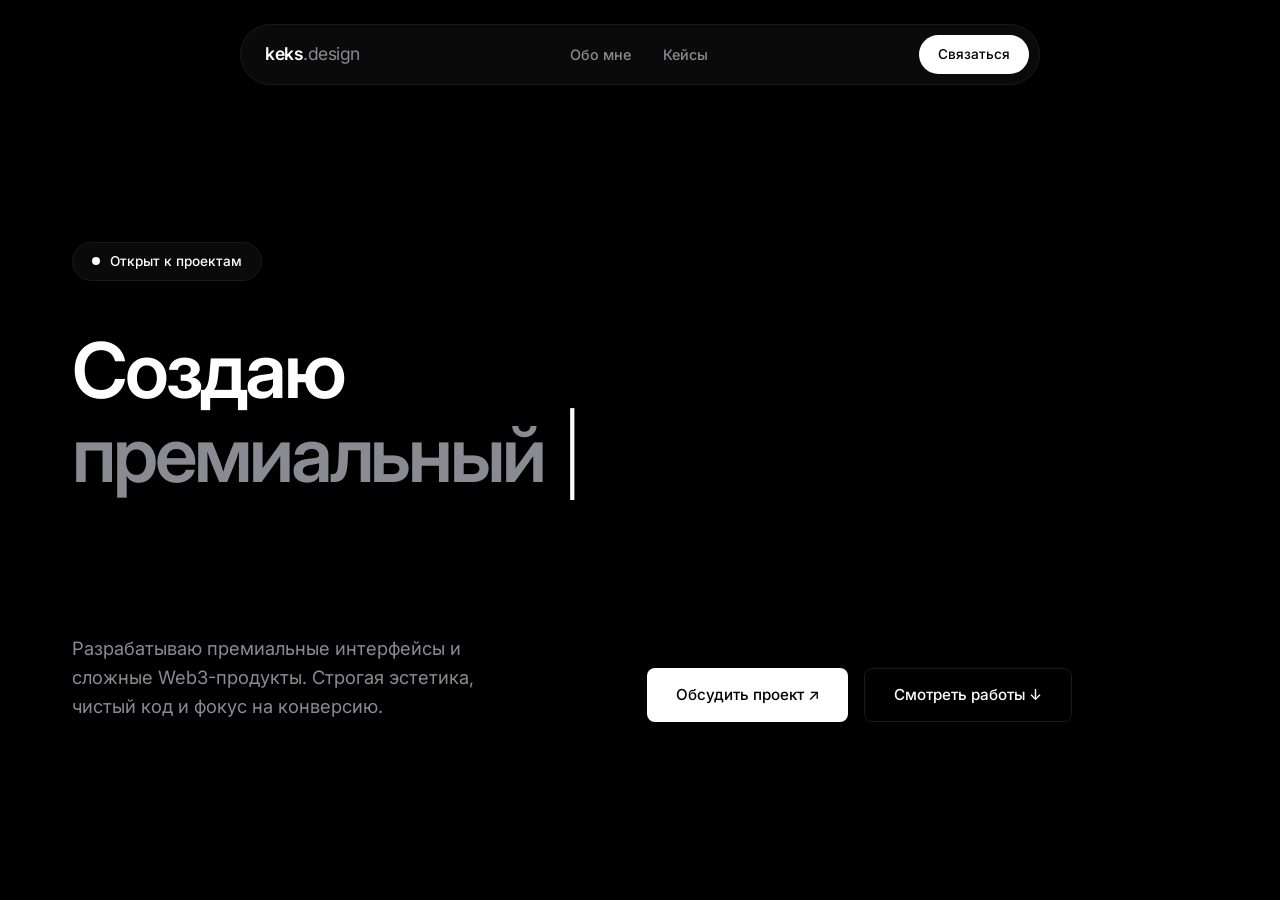
==== commit 69f0ade6: "Add files via upload" ====
--- a/index.html
+++ b/index.html
@@ -3,301 +3,305 @@
 <head>
     <meta charset="UTF-8">
     <meta name="viewport" content="width=device-width, initial-scale=1.0, maximum-scale=5.0">
-    <title>keks.design</title>
+    <title>keks.design | Premium UI/UX & Frontend</title>
     <meta name="description" content="Премиальное портфолио продуктового дизайнера Keks.">
+
     <link rel="icon" href="/favicon.svg" type="image/svg+xml">
     <link rel="apple-touch-icon" href="/favicon.svg">
+
     <link rel="stylesheet" href="/style.css">
     <link href="https://fonts.googleapis.com/css2?family=Inter:wght@400;500;600;700&display=swap" rel="stylesheet">
 </head>
 <body>
-    <header class="header-wrapper reveal">
-        <nav class="navbar-pill" id="navbar">
-            <a href="/" class="logo" style="display: flex; align-items: center; gap: 8px; text-decoration: none;">
-                <span class="logo">keks<span class="text-muted">.design</span></span>
-            </a>
-            <div class="nav-links hidden-mobile">
-                <a href="#about">Обо мне</a>
-                <a href="#portfolio">Кейсы</a>
+    <div id="app-wrapper" class="app-wrapper">
+
+        <header class="header-wrapper reveal">
+            <nav class="navbar-pill" id="navbar">
+                <a href="/" class="logo" style="display: flex; align-items: center; gap: 8px; text-decoration: none;">
+                    <span>keks<span class="text-muted">.design</span></span>
+                </a>
+                <div class="nav-links hidden-mobile">
+                    <a href="#about">Обо мне</a>
+                    <a href="#portfolio">Кейсы</a>
+                </div>
+                <a href="https://t.me/KeksDesign" target="_blank" class="btn-primary btn-small">Связаться</a>
+            </nav>
+        </header>
+
+        <main>
+            <section id="hero" class="hero section">
+                <div class="hero-container reveal">
+
+                    <div class="hero-status-pill">
+                        <div class="status-dot"></div>
+                        Открыт к проектам
+                    </div>
+
+                    <h1 class="hero-massive-title">
+                        Создаю<br>
+                        <span id="typewriter" class="text-muted"></span>
+                    </h1>
+
+                    <div class="hero-divider">
+                        <p class="hero-desc">Разрабатываю премиальные интерфейсы и сложные Web3-продукты. Строгая эстетика, чистый код и фокус на конверсию.</p>
+                        <div class="hero-buttons">
+                            <a href="https://t.me/KeksDesign" target="_blank" class="btn-primary">Обсудить проект ↗</a>
+                            <a href="#portfolio" class="btn-secondary">Смотреть работы ↓</a>
+                        </div>
+                    </div>
+
+                </div>
+            </section>
+
+            <section id="about" class="section">
+                <div class="bento-grid" id="cards-container">
+
+                    <div class="bento-item span-2 solid-card reveal">
+                        <div class="blueprint-bg"></div>
+                        <div class="bento-badge-corner">[ 01 ]</div>
+
+                        <div class="card-content" style="position: relative; z-index: 2;">
+                            <div class="bento-micro-header">✦ Опыт & Подход</div>
+                            <h2 class="bento-title-large">Архитектура<br><span class="text-muted">смыслов.</span></h2>
+                            <div class="bento-divider"></div>
+                            <p class="bento-text">Я не просто рисую картинки. Более 4 лет я создаю дизайн, который легко верстать и масштабировать. Глубокое понимание Frontend позволяет мне проектировать интерфейсы, которые в коде работают так же безупречно, как выглядят в Figma.</p>
+                        </div>
+                    </div>
+
+                    <div class="bento-item solid-card reveal" style="transition-delay: 0.1s;">
+                        <div class="bento-badge-corner">[ 02 ]</div>
+                        <div class="card-content h-100 flex-col" style="position: relative; z-index: 2;">
+
+                            <div class="bento-header-flex" style="margin-bottom: 2rem;">
+                                <h3 class="bento-title">Тех-Стек</h3>
+                            </div>
+
+                            <div class="tech-graphic-header">
+                                <div class="tg-icon">
+                                    <svg viewBox="0 0 24 24" fill="none" stroke="currentColor" stroke-width="1" stroke-linecap="round" stroke-linejoin="round">
+                                        <path d="M20.24 3.76a5 5 0 0 0-7.08 0L4.5 12.41a2 2 0 0 0-.5.85L3 21l7.74-1a2 2 0 0 0 .85-.5l8.65-8.65a5 5 0 0 0 0-7.09z"></path>
+                                        <line x1="11" y1="13" x2="21" y2="3"></line>
+                                    </svg>
+                                </div>
+                                <div class="tg-lines">
+                                    <div class="tg-line w-100"></div>
+                                    <div class="tg-line w-75"></div>
+                                    <div class="tg-line w-50"></div>
+                                </div>
+                            </div>
+
+                            <div class="toc-list mt-auto">
+                                <div class="toc-item">
+                                    <span class="toc-num">01</span>
+                                    <span class="toc-name">Figma</span>
+                                    <span class="toc-line"></span>
+                                    <span class="toc-tag">UI/UX</span>
+                                </div>
+                                <div class="toc-item">
+                                    <span class="toc-num">02</span>
+                                    <span class="toc-name">Vanilla JS</span>
+                                    <span class="toc-line"></span>
+                                    <span class="toc-tag">Logic</span>
+                                </div>
+                                <div class="toc-item">
+                                    <span class="toc-num">03</span>
+                                    <span class="toc-name">Web3</span>
+                                    <span class="toc-line"></span>
+                                    <span class="toc-tag">Arch</span>
+                                </div>
+                                <div class="toc-item">
+                                    <span class="toc-num">04</span>
+                                    <span class="toc-name">HTML/CSS</span>
+                                    <span class="toc-line"></span>
+                                    <span class="toc-tag">View</span>
+                                </div>
+                            </div>
+
+                        </div>
+                    </div>
+
+                    <div class="bento-item span-3 solid-card reveal" style="transition-delay: 0.2s;">
+                        <div class="bento-badge-corner">[ 03 ]</div>
+
+                        <div class="card-content" style="position: relative; z-index: 2;">
+                            <div class="bento-header-flex" style="margin-bottom: 2rem;">
+                                <h3 class="bento-title">Направления & Стоимость</h3>
+                            </div>
+
+                            <div class="matrix-wrapper">
+
+                                <div class="service-matrix">
+                                    <div class="sm-cell">
+                                        <span class="sm-label">WEB Дизайн</span>
+                                        <span class="sm-price">≥ $30</span>
+                                    </div>
+                                    <div class="sm-cell">
+                                        <span class="sm-label">Форумная Графика</span>
+                                        <span class="sm-price">≥ $20</span>
+                                    </div>
+                                    <div class="sm-cell">
+                                        <span class="sm-label">Логотипы</span>
+                                        <span class="sm-price">≥ $15</span>
+                                    </div>
+                                    <div class="sm-cell">
+                                        <span class="sm-label">Баннеры / Превью</span>
+                                        <span class="sm-price">≥ $12</span>
+                                    </div>
+                                    <div class="sm-cell">
+                                        <span class="sm-label">Инфографика</span>
+                                        <span class="sm-price">≥ $12</span>
+                                    </div>
+                                    <div class="sm-cell">
+                                        <span class="sm-label">Типографика</span>
+                                        <span class="sm-price">≥ $10</span>
+                                    </div>
+                                    <div class="sm-cell">
+                                        <span class="sm-label">Аватарки</span>
+                                        <span class="sm-price">≥ $10</span>
+                                    </div>
+
+                                    <div class="sm-cell sm-cell-lzt" onclick="window.open('https://lolz.live/threads/9025706/', '_blank')">
+                                        <span class="sm-label">Отзывы</span>
+                                        <div class="sm-price sm-lzt-flex">
+                                            <svg width="22" height="22" viewBox="0 0 64 64" fill="none" xmlns="http://www.w3.org/2000/svg" class="lzt-icon">
+                                                <g clip-path="url(#clip0_175_64_matrix)">
+                                                    <path fill-rule="evenodd" clip-rule="evenodd" d="M17.5371 51.8461C22.9532 56.246 29.21 58.7535 35.8828 58.7535C45.8058 58.7535 54.8137 53.1919 61.4984 44.1334C58.6759 40.3098 55.4406 37.1071 51.8933 34.6858L46.1979 37.529C47.422 39.4334 48.135 41.7002 48.135 44.1334C48.135 50.8924 42.6506 56.3708 35.8828 56.3708C30.6242 56.3708 26.141 53.0612 24.403 48.4146L17.5371 51.8431V51.8461ZM31.667 44.79C31.8036 45.6783 32.2196 46.5043 32.8643 47.149C33.6635 47.9482 34.7508 48.3968 35.8828 48.3938C38.2387 48.3938 40.1491 46.4864 40.1491 44.1334C40.1491 42.9777 39.6886 41.929 38.9399 41.1595L31.6699 44.79H31.667Z" fill="currentColor"/>
+                                                    <path d="M19.0882 44.038L60.6014 24.082L51.4776 5.10352L46.7656 21.8746L41.103 10.0918L36.3881 26.8628L30.7254 15.08L26.0105 31.8511L20.3479 20.0682L15.633 36.8393L9.97035 25.0565L2.36768 52.0774L12.7452 47.0891L19.0882 44.0409V44.038Z" fill="currentColor"/>
+                                                </g>
+                                                <defs>
+                                                    <clipPath id="clip0_175_64_matrix">
+                                                        <rect width="59.1279" height="53.6495" fill="white" transform="translate(2.36719 5.10376)"/>
+                                                    </clipPath>
+                                                </defs>
+                                            </svg>
+                                            LZT ↗
+                                        </div>
+                                    </div>
+                                </div>
+
+                                <div class="matrix-foot">
+                                    <span class="mf-text">// Итоговый бюджет рассчитывается индивидуально, исходя из сложности архитектуры и продуктовой логики.</span>
+                                </div>
+
+                            </div>
+
+                        </div>
+                    </div>
+
+                </div>
+            </section>
+
+            <section id="portfolio" class="section">
+                <div class="section-header reveal">
+                    <h2 class="section-title">Последние кейсы</h2>
+                    <a href="https://t.me/casebykeks" target="_blank" class="link-arrow">Telegram-канал ↗</a>
+                </div>
+
+                <div id="tg-status-container" class="status-container reveal active">
+                    <div class="loader-spinner"></div>
+                    <p id="tg-status-text">Идёт загрузка кейсов из Telegram...</p>
+                </div>
+
+                <div id="tg-feed" class="portfolio-grid" style="display: none;">
+                </div>
+
+                <div id="load-more-container" style="display: none; justify-content: center; margin-top: 3rem;">
+                    <button id="load-more-btn" class="btn-secondary">Загрузить ещё</button>
+                </div>
+            </section>
+        </main>
+
+        <footer class="footer section reveal">
+            <div class="footer-grid">
+                <div class="footer-brand">
+                    <h2 class="footer-massive-title">Давайте<br><span class="text-muted">создавать.</span></h2>
+                    <p class="footer-brand-desc">Проектирование премиальных интерфейсов, Web3-систем и сложной продуктовой логики.</p>
+                    <a href="https://t.me/KeksDesign" target="_blank" class="btn-primary w-max mt-auto">Обсудить проект</a>
+                </div>
+
+                <div class="footer-right">
+
+                    <div class="footer-nav">
+                        <div class="footer-col">
+                            <h4 class="footer-col-title">Навигация</h4>
+                            <a href="#about" class="footer-link">Обо мне</a>
+                            <a href="#portfolio" class="footer-link">Кейсы</a>
+                        </div>
+                        <div class="footer-col">
+                            <h4 class="footer-col-title">Контакты</h4>
+                            <a href="https://t.me/KeksDesign" target="_blank" class="footer-link">Личные сообщения ↗</a>
+                            <a href="https://t.me/casebykeks" target="_blank" class="footer-link">Telegram-канал ↗</a>
+                        </div>
+                    </div>
+
+                    <div class="footer-socials">
+                        <a href="https://t.me/KeksDesign" target="_blank" class="social-icon" title="Личные сообщения">
+                            <svg viewBox="0 0 32 32" xmlns="http://www.w3.org/2000/svg">
+                                <path fill="currentColor" d="M22.122 10.040c0.006-0 0.014-0 0.022-0 0.209 0 0.403 0.065 0.562 0.177l-0.003-0.002c0.116 0.101 0.194 0.243 0.213 0.403l0 0.003c0.020 0.122 0.031 0.262 0.031 0.405 0 0.065-0.002 0.129-0.007 0.193l0-0.009c-0.225 2.369-1.201 8.114-1.697 10.766-0.21 1.123-0.623 1.499-1.023 1.535-0.869 0.081-1.529-0.574-2.371-1.126-1.318-0.865-2.063-1.403-3.342-2.246-1.479-0.973-0.52-1.51 0.322-2.384 0.221-0.23 4.052-3.715 4.127-4.031 0.004-0.019 0.006-0.040 0.006-0.062 0-0.078-0.029-0.149-0.076-0.203l0 0c-0.052-0.034-0.117-0.053-0.185-0.053-0.045 0-0.088 0.009-0.128 0.024l0.002-0.001q-0.198 0.045-6.316 4.174c-0.445 0.351-1.007 0.573-1.619 0.599l-0.006 0c-0.867-0.105-1.654-0.298-2.401-0.573l0.074 0.024c-0.938-0.306-1.683-0.467-1.619-0.985q0.051-0.404 1.114-0.827 6.548-2.853 8.733-3.761c1.607-0.853 3.47-1.555 5.429-2.010l0.157-0.031zM15.93 1.025c-8.302 0.020-15.025 6.755-15.025 15.060 0 8.317 6.742 15.060 15.060 15.060s15.060-6.742 15.060-15.060c0-8.305-6.723-15.040-15.023-15.060h-0.002q-0.035-0-0.070 0z"></path>
+                            </svg>
+                        </a>
+
+                        <a href="https://t.me/casebykeks" target="_blank" class="social-icon" title="Telegram-канал">
+                            <svg viewBox="0 0 28 28" xmlns="http://www.w3.org/2000/svg">
+                                <title>ic_fluent_people_28_filled</title>
+                                <path d="m4 16 11 .001a2 2 0 0 1 1.995 1.85l.005.15V20.5c-.001 4.2-4.287 5.5-7.5 5.5-3.149 0-7.329-1.249-7.495-5.251L2 20.5V18c0-1.054.816-1.918 1.85-1.995zm13.22.001L24 16c1.054 0 1.918.816 1.995 1.85L26 18v2c-.001 3.759-3.43 5-6 5-1.058 0-2.259-.215-3.309-.725.752-.894 1.24-2.032 1.302-3.464L18 20.5v-2.499c0-.702-.249-1.34-.654-1.85zL24 16zM9.5 3a5.5 5.5 0 1 1-.001 11.001A5.5 5.5 0 0 1 9.5 3m11 2a4.5 4.5 0 1 1 0 9 4.5 4.5 0 0 1 0-9" fill="currentColor"/>
+                            </svg>
+                        </a>
+
+                        <a href="https://lolz.live/threads/9025706/" target="_blank" class="social-icon" title="Отзывы LZT">
+                            <svg viewBox="0 0 64 64" fill="none" xmlns="http://www.w3.org/2000/svg">
+                                <g clip-path="url(#clip0_175_64_social)">
+                                    <path fill-rule="evenodd" clip-rule="evenodd" d="M17.5371 51.8461C22.9532 56.246 29.21 58.7535 35.8828 58.7535C45.8058 58.7535 54.8137 53.1919 61.4984 44.1334C58.6759 40.3098 55.4406 37.1071 51.8933 34.6858L46.1979 37.529C47.422 39.4334 48.135 41.7002 48.135 44.1334C48.135 50.8924 42.6506 56.3708 35.8828 56.3708C30.6242 56.3708 26.141 53.0612 24.403 48.4146L17.5371 51.8431V51.8461ZM31.667 44.79C31.8036 45.6783 32.2196 46.5043 32.8643 47.149C33.6635 47.9482 34.7508 48.3968 35.8828 48.3938C38.2387 48.3938 40.1491 46.4864 40.1491 44.1334C40.1491 42.9777 39.6886 41.929 38.9399 41.1595L31.6699 44.79H31.667Z" fill="currentColor"/>
+                                    <path d="M19.0882 44.038L60.6014 24.082L51.4776 5.10352L46.7656 21.8746L41.103 10.0918L36.3881 26.8628L30.7254 15.08L26.0105 31.8511L20.3479 20.0682L15.633 36.8393L9.97035 25.0565L2.36768 52.0774L12.7452 47.0891L19.0882 44.0409V44.038Z" fill="currentColor"/>
+                                </g>
+                                <defs>
+                                    <clipPath id="clip0_175_64_social">
+                                        <rect width="59.1279" height="53.6495" fill="white" transform="translate(2.36719 5.10376)"/>
+                                    </clipPath>
+                                </defs>
+                            </svg>
+                        </a>
+                    </div>
+
+                </div>
             </div>
-            <a href="https://t.me/KeksDesign" target="_blank" class="btn-primary btn-small">Связаться</a>
-        </nav>
-    </header>
-
-    <main>
-        <section id="hero" class="hero section">
-            <div class="hero-container reveal">
-
-                <div class="hero-status-pill">
-                    <div class="status-dot"></div>
-                    Открыт к проектам
-                </div>
-
-                <h1 class="hero-massive-title">
-                    Создаю<br>
-                    <span id="typewriter" class="text-muted"></span>
-                </h1>
-
-                <div class="hero-divider">
-                    <p class="hero-desc">Разрабатываю премиальные интерфейсы и сложные Web3-продукты. Строгая эстетика, чистый код и фокус на конверсию.</p>
-                    <div class="hero-buttons">
-                        <a href="https://t.me/KeksDesign" target="_blank" class="btn-primary">Обсудить проект ↗</a>
-                        <a href="#portfolio" class="btn-secondary">Смотреть работы ↓</a>
-                    </div>
-                </div>
-
-            </div>
-        </section>
-
-        <section id="about" class="section">
-            <div class="bento-grid" id="cards-container">
-
-                <div class="bento-item span-2 solid-card reveal">
-                    <div class="blueprint-bg"></div>
-                    <div class="bento-badge-corner">[ 01 ]</div>
-
-                    <div class="card-content" style="position: relative; z-index: 2;">
-                        <div class="bento-micro-header">✦ Опыт & Подход</div>
-                        <h2 class="bento-title-large">Архитектура<br><span class="text-muted">смыслов.</span></h2>
-                        <div class="bento-divider"></div>
-                        <p class="bento-text">Я не просто рисую картинки. Более 4 лет я создаю дизайн, который легко верстать и масштабировать. Глубокое понимание Frontend позволяет мне проектировать интерфейсы, которые в коде работают так же безупречно, как выглядят в Figma.</p>
-                    </div>
-                </div>
-
-                <div class="bento-item solid-card reveal" style="transition-delay: 0.1s;">
-                    <div class="bento-badge-corner">[ 02 ]</div>
-                    <div class="card-content h-100 flex-col" style="position: relative; z-index: 2;">
-
-                        <div class="bento-header-flex" style="margin-bottom: 2rem;">
-                            <h3 class="bento-title">Тех-Стек</h3>
-                        </div>
-
-                        <div class="tech-graphic-header">
-                            <div class="tg-icon">
-                                <svg viewBox="0 0 24 24" fill="none" stroke="currentColor" stroke-width="1" stroke-linecap="round" stroke-linejoin="round">
-                                    <path d="M20.24 3.76a5 5 0 0 0-7.08 0L4.5 12.41a2 2 0 0 0-.5.85L3 21l7.74-1a2 2 0 0 0 .85-.5l8.65-8.65a5 5 0 0 0 0-7.09z"></path>
-                                    <line x1="11" y1="13" x2="21" y2="3"></line>
-                                </svg>
-                            </div>
-                            <div class="tg-lines">
-                                <div class="tg-line w-100"></div>
-                                <div class="tg-line w-75"></div>
-                                <div class="tg-line w-50"></div>
-                            </div>
-                        </div>
-
-                        <div class="toc-list mt-auto">
-                            <div class="toc-item">
-                                <span class="toc-num">01</span>
-                                <span class="toc-name">Figma</span>
-                                <span class="toc-line"></span>
-                                <span class="toc-tag">UI/UX</span>
-                            </div>
-                            <div class="toc-item">
-                                <span class="toc-num">02</span>
-                                <span class="toc-name">Vanilla JS</span>
-                                <span class="toc-line"></span>
-                                <span class="toc-tag">Logic</span>
-                            </div>
-                            <div class="toc-item">
-                                <span class="toc-num">03</span>
-                                <span class="toc-name">Web3</span>
-                                <span class="toc-line"></span>
-                                <span class="toc-tag">Arch</span>
-                            </div>
-                            <div class="toc-item">
-                                <span class="toc-num">04</span>
-                                <span class="toc-name">HTML/CSS</span>
-                                <span class="toc-line"></span>
-                                <span class="toc-tag">View</span>
-                            </div>
-                        </div>
-
-                    </div>
-                </div>
-
-                <div class="bento-item span-3 solid-card reveal" style="transition-delay: 0.2s;">
-                    <div class="bento-badge-corner">[ 03 ]</div>
-
-                    <div class="card-content" style="position: relative; z-index: 2;">
-                        <div class="bento-header-flex" style="margin-bottom: 2rem;">
-                            <h3 class="bento-title">Направления & Стоимость</h3>
-                        </div>
-
-                        <div class="matrix-wrapper">
-
-                            <div class="service-matrix">
-                                <div class="sm-cell">
-                                    <span class="sm-label">WEB Дизайн</span>
-                                    <span class="sm-price">≥ $30</span>
-                                </div>
-                                <div class="sm-cell">
-                                    <span class="sm-label">Форумная Графика</span>
-                                    <span class="sm-price">≥ $20</span>
-                                </div>
-                                <div class="sm-cell">
-                                    <span class="sm-label">Логотипы</span>
-                                    <span class="sm-price">≥ $15</span>
-                                </div>
-                                <div class="sm-cell">
-                                    <span class="sm-label">Баннеры / Превью</span>
-                                    <span class="sm-price">≥ $12</span>
-                                </div>
-                                <div class="sm-cell">
-                                    <span class="sm-label">Инфографика</span>
-                                    <span class="sm-price">≥ $12</span>
-                                </div>
-                                <div class="sm-cell">
-                                    <span class="sm-label">Типографика</span>
-                                    <span class="sm-price">≥ $10</span>
-                                </div>
-                                <div class="sm-cell">
-                                    <span class="sm-label">Аватарки</span>
-                                    <span class="sm-price">≥ $10</span>
-                                </div>
-
-                                <div class="sm-cell sm-cell-lzt" onclick="window.open('https://lolz.live/threads/9025706/', '_blank')">
-                                    <span class="sm-label">Отзывы</span>
-                                    <div class="sm-price sm-lzt-flex">
-                                        <svg width="22" height="22" viewBox="0 0 64 64" fill="none" xmlns="http://www.w3.org/2000/svg" class="lzt-icon">
-                                            <g clip-path="url(#clip0_175_64_matrix)">
-                                                <path fill-rule="evenodd" clip-rule="evenodd" d="M17.5371 51.8461C22.9532 56.246 29.21 58.7535 35.8828 58.7535C45.8058 58.7535 54.8137 53.1919 61.4984 44.1334C58.6759 40.3098 55.4406 37.1071 51.8933 34.6858L46.1979 37.529C47.422 39.4334 48.135 41.7002 48.135 44.1334C48.135 50.8924 42.6506 56.3708 35.8828 56.3708C30.6242 56.3708 26.141 53.0612 24.403 48.4146L17.5371 51.8431V51.8461ZM31.667 44.79C31.8036 45.6783 32.2196 46.5043 32.8643 47.149C33.6635 47.9482 34.7508 48.3968 35.8828 48.3938C38.2387 48.3938 40.1491 46.4864 40.1491 44.1334C40.1491 42.9777 39.6886 41.929 38.9399 41.1595L31.6699 44.79H31.667Z" fill="currentColor"/>
-                                                <path d="M19.0882 44.038L60.6014 24.082L51.4776 5.10352L46.7656 21.8746L41.103 10.0918L36.3881 26.8628L30.7254 15.08L26.0105 31.8511L20.3479 20.0682L15.633 36.8393L9.97035 25.0565L2.36768 52.0774L12.7452 47.0891L19.0882 44.0409V44.038Z" fill="currentColor"/>
-                                            </g>
-                                            <defs>
-                                                <clipPath id="clip0_175_64_matrix">
-                                                    <rect width="59.1279" height="53.6495" fill="white" transform="translate(2.36719 5.10376)"/>
-                                                </clipPath>
-                                            </defs>
-                                        </svg>
-                                        LZT ↗
-                                    </div>
-                                </div>
-                            </div>
-
-                            <div class="matrix-foot">
-                                <span class="mf-text">// Итоговый бюджет рассчитывается индивидуально, исходя из сложности архитектуры и продуктовой логики.</span>
-                            </div>
-
-                        </div>
-
-                    </div>
-                </div>
-
-            </div>
-        </section>
-
-        <section id="portfolio" class="section">
-            <div class="section-header reveal">
-                <h2 class="section-title">Последние кейсы</h2>
-                <a href="https://t.me/casebykeks" target="_blank" class="link-arrow">Telegram-канал ↗</a>
-            </div>
-
-            <div id="tg-status-container" class="status-container reveal active">
-                <div class="loader-spinner"></div>
-                <p id="tg-status-text">Идёт загрузка кейсов из Telegram...</p>
-            </div>
-
-            <div id="tg-feed" class="portfolio-grid" style="display: none;">
-            </div>
-
-            <div id="load-more-container" style="display: none; justify-content: center; margin-top: 3rem;">
-                <button id="load-more-btn" class="btn-secondary">Загрузить ещё</button>
-            </div>
-        </section>
-    </main>
-
-    <footer class="footer section reveal">
-        <div class="footer-grid">
-            <div class="footer-brand">
-                <h2 class="footer-massive-title">Давайте<br><span class="text-muted">создавать.</span></h2>
-                <p class="footer-brand-desc">Проектирование премиальных интерфейсов, Web3-систем и сложной продуктовой логики.</p>
-                <a href="https://t.me/KeksDesign" target="_blank" class="btn-primary w-max mt-auto">Обсудить проект</a>
-            </div>
-
-            <div class="footer-right">
-
-                <div class="footer-nav">
-                    <div class="footer-col">
-                        <h4 class="footer-col-title">Навигация</h4>
-                        <a href="#about" class="footer-link">Обо мне</a>
-                        <a href="#portfolio" class="footer-link">Кейсы</a>
-                    </div>
-                    <div class="footer-col">
-                        <h4 class="footer-col-title">Контакты</h4>
-                        <a href="https://t.me/KeksDesign" target="_blank" class="footer-link">Личные сообщения ↗</a>
-                        <a href="https://t.me/casebykeks" target="_blank" class="footer-link">Telegram-канал ↗</a>
-                    </div>
-                </div>
-
-                <div class="footer-socials">
-                    <a href="https://t.me/KeksDesign" target="_blank" class="social-icon" title="Личные сообщения">
-                        <svg viewBox="0 0 32 32" xmlns="http://www.w3.org/2000/svg">
-                            <path fill="currentColor" d="M22.122 10.040c0.006-0 0.014-0 0.022-0 0.209 0 0.403 0.065 0.562 0.177l-0.003-0.002c0.116 0.101 0.194 0.243 0.213 0.403l0 0.003c0.020 0.122 0.031 0.262 0.031 0.405 0 0.065-0.002 0.129-0.007 0.193l0-0.009c-0.225 2.369-1.201 8.114-1.697 10.766-0.21 1.123-0.623 1.499-1.023 1.535-0.869 0.081-1.529-0.574-2.371-1.126-1.318-0.865-2.063-1.403-3.342-2.246-1.479-0.973-0.52-1.51 0.322-2.384 0.221-0.23 4.052-3.715 4.127-4.031 0.004-0.019 0.006-0.040 0.006-0.062 0-0.078-0.029-0.149-0.076-0.203l0 0c-0.052-0.034-0.117-0.053-0.185-0.053-0.045 0-0.088 0.009-0.128 0.024l0.002-0.001q-0.198 0.045-6.316 4.174c-0.445 0.351-1.007 0.573-1.619 0.599l-0.006 0c-0.867-0.105-1.654-0.298-2.401-0.573l0.074 0.024c-0.938-0.306-1.683-0.467-1.619-0.985q0.051-0.404 1.114-0.827 6.548-2.853 8.733-3.761c1.607-0.853 3.47-1.555 5.429-2.010l0.157-0.031zM15.93 1.025c-8.302 0.020-15.025 6.755-15.025 15.060 0 8.317 6.742 15.060 15.060 15.060s15.060-6.742 15.060-15.060c0-8.305-6.723-15.040-15.023-15.060h-0.002q-0.035-0-0.070 0z"></path>
-                        </svg>
-                    </a>
-
-                    <a href="https://t.me/casebykeks" target="_blank" class="social-icon" title="Telegram-канал">
-                        <svg viewBox="0 0 28 28" xmlns="http://www.w3.org/2000/svg">
-                            <title>ic_fluent_people_28_filled</title>
-                            <path d="m4 16 11 .001a2 2 0 0 1 1.995 1.85l.005.15V20.5c-.001 4.2-4.287 5.5-7.5 5.5-3.149 0-7.329-1.249-7.495-5.251L2 20.5V18c0-1.054.816-1.918 1.85-1.995zm13.22.001L24 16c1.054 0 1.918.816 1.995 1.85L26 18v2c-.001 3.759-3.43 5-6 5-1.058 0-2.259-.215-3.309-.725.752-.894 1.24-2.032 1.302-3.464L18 20.5v-2.499c0-.702-.249-1.34-.654-1.85zL24 16zM9.5 3a5.5 5.5 0 1 1-.001 11.001A5.5 5.5 0 0 1 9.5 3m11 2a4.5 4.5 0 1 1 0 9 4.5 4.5 0 0 1 0-9" fill="currentColor"/>
-                        </svg>
-                    </a>
-
-                    <a href="https://lolz.live/threads/9025706/" target="_blank" class="social-icon" title="Отзывы LZT">
-                        <svg viewBox="0 0 64 64" fill="none" xmlns="http://www.w3.org/2000/svg">
-                            <g clip-path="url(#clip0_175_64_social)">
-                                <path fill-rule="evenodd" clip-rule="evenodd" d="M17.5371 51.8461C22.9532 56.246 29.21 58.7535 35.8828 58.7535C45.8058 58.7535 54.8137 53.1919 61.4984 44.1334C58.6759 40.3098 55.4406 37.1071 51.8933 34.6858L46.1979 37.529C47.422 39.4334 48.135 41.7002 48.135 44.1334C48.135 50.8924 42.6506 56.3708 35.8828 56.3708C30.6242 56.3708 26.141 53.0612 24.403 48.4146L17.5371 51.8431V51.8461ZM31.667 44.79C31.8036 45.6783 32.2196 46.5043 32.8643 47.149C33.6635 47.9482 34.7508 48.3968 35.8828 48.3938C38.2387 48.3938 40.1491 46.4864 40.1491 44.1334C40.1491 42.9777 39.6886 41.929 38.9399 41.1595L31.6699 44.79H31.667Z" fill="currentColor"/>
-                                <path d="M19.0882 44.038L60.6014 24.082L51.4776 5.10352L46.7656 21.8746L41.103 10.0918L36.3881 26.8628L30.7254 15.08L26.0105 31.8511L20.3479 20.0682L15.633 36.8393L9.97035 25.0565L2.36768 52.0774L12.7452 47.0891L19.0882 44.0409V44.038Z" fill="currentColor"/>
-                            </g>
-                            <defs>
-                                <clipPath id="clip0_175_64_social">
-                                    <rect width="59.1279" height="53.6495" fill="white" transform="translate(2.36719 5.10376)"/>
-                                </clipPath>
-                            </defs>
-                        </svg>
-                    </a>
+        </footer>
+
+        <div id="case-modal" class="modal-overlay hidden">
+            <div class="modal-content solid-card premium-split-modal">
+
+                <button id="modal-close" class="modal-close">✕</button>
+
+                <div class="modal-left-pane">
+                    <div id="modal-slider-container" class="modal-slider">
+                        <div class="slider-track" id="modal-slider-track"></div>
+                        <button class="slider-btn prev hidden" id="slider-prev">❮</button>
+                        <button class="slider-btn next hidden" id="slider-next">❯</button>
+                        <div class="slider-dots" id="slider-dots"></div>
+                    </div>
+                </div>
+
+                <div class="modal-right-pane">
+
+                    <div class="modal-scrollable">
+                        <div class="modal-body" id="modal-body-container">
+                            <div class="modal-date-badge" id="modal-date"></div>
+
+                            <div class="case-text" id="modal-text"></div>
+                            <div id="modal-tags" class="case-tags" style="display: none;"></div>
+                        </div>
+                    </div>
+
+                    <div class="modal-actions">
+                        <a href="#" target="_blank" id="modal-link-tg" class="btn-secondary">Оригинал в Telegram ↗</a>
+                        <a href="https://t.me/KeksDesign" target="_blank" class="btn-primary">Написать мне</a>
+                    </div>
+
                 </div>
 
             </div>
         </div>
-    </footer>
-
-    <div id="case-modal" class="modal-overlay hidden">
-        <div class="modal-content solid-card premium-split-modal">
-
-            <button id="modal-close" class="modal-close">✕</button>
-
-            <div class="modal-left-pane">
-                <div id="modal-slider-container" class="modal-slider">
-                    <div class="slider-track" id="modal-slider-track"></div>
-                    <button class="slider-btn prev hidden" id="slider-prev">❮</button>
-                    <button class="slider-btn next hidden" id="slider-next">❯</button>
-                    <div class="slider-dots" id="slider-dots"></div>
-                </div>
-            </div>
-
-            <div class="modal-right-pane">
-
-                <div class="modal-scrollable">
-                    <div class="modal-body" id="modal-body-container">
-                        <div class="modal-date-badge" id="modal-date"></div>
-
-                        <div class="case-text" id="modal-text"></div>
-                        <div id="modal-tags" class="case-tags" style="display: none;"></div>
-                    </div>
-                </div>
-
-                <div class="modal-actions">
-                    <a href="#" target="_blank" id="modal-link-tg" class="btn-secondary">Оригинал в Telegram ↗</a>
-                    <a href="https://t.me/KeksDesign" target="_blank" class="btn-primary">Написать мне</a>
-                </div>
-
-            </div>
-
-        </div>
-    </div>
-
-    <script src="/script.js"></script>
+
+    </div> <script src="/script.js"></script>
 </body>
 </html>
--- a/style.css
+++ b/style.css
@@ -12,26 +12,51 @@
     --transition: all 0.3s cubic-bezier(0.16, 1, 0.3, 1);
 }
 
-html {
-    scroll-behavior: smooth;
-    scroll-padding-top: 6rem;
-}
-
 * {
     margin: 0; padding: 0; box-sizing: border-box;
     font-family: 'Inter', -apple-system, sans-serif;
     -webkit-font-smoothing: antialiased;
 }
 
-body {
+/* =========================================
+   APP-SHELL АРХИТЕКТУРА (Блокируем прыжки панелей)
+========================================= */
+html, body {
+    height: 100%;
+    height: 100dvh;
+    overflow: hidden; /* Запрещаем скролл самого окна браузера */
     background-color: var(--bg-base);
     color: var(--text-main);
     line-height: 1.5;
+}
+
+/* Контейнер, который скроллится внутри заблокированного экрана */
+.app-wrapper {
+    width: 100%;
+    height: 100%;
+    overflow-y: auto;
     overflow-x: hidden;
-}
-
-body.no-scroll {
+    -webkit-overflow-scrolling: touch; /* Плавный скролл на iPhone */
+    scroll-behavior: smooth; /* Плавный переход по якорям */
+    scroll-padding-top: 6rem;
+}
+
+.app-wrapper.no-scroll {
     overflow: hidden;
+}
+
+/* =========================================
+   Запрет на перетаскивание картинок
+========================================= */
+img {
+    -webkit-user-drag: none;
+    -khtml-user-drag: none;
+    -moz-user-drag: none;
+    -o-user-drag: none;
+    user-drag: none;
+    user-select: none;
+    -webkit-user-select: none;
+    -ms-user-select: none;
 }
 
 /* =========================================
@@ -68,9 +93,23 @@
 .btn-primary { background: var(--text-main); color: var(--text-dark); }
 .btn-secondary { background: transparent; color: var(--text-main); border: 1px solid var(--border-color); }
 
-/* Эффекты нажатия (срабатывают везде, включая мобильные) */
-.btn-primary:active, .btn-secondary:active, .btn-small:active, .link-arrow:active, .social-icon:active, .slider-btn:active, .modal-close:active {
+#load-more-btn {
+    padding: 1rem 4rem;
+    border-radius: 100px;
+    background: transparent;
+    border: 1px solid var(--border-hover);
+    color: var(--text-muted);
+    font-size: 0.95rem;
+    letter-spacing: 0.5px;
+    transition: var(--transition);
+}
+
+.btn-primary:active, .btn-secondary:active, .btn-small:active, .link-arrow:active, .social-icon:active, .modal-close:active, #load-more-btn:active {
     transform: scale(0.95);
+}
+
+.slider-btn:active {
+    transform: translateY(-50%) scale(0.95);
 }
 
 .text-muted { color: var(--text-muted); }
@@ -80,7 +119,15 @@
    ГЛАВНЫЙ ЭКРАН (HERO)
 ========================================= */
 .section { padding: 8rem 2rem 4rem; max-width: 1200px; margin: 0 auto; }
-.hero { min-height: 100vh; display: flex; align-items: center; padding-top: 8rem; }
+
+.hero {
+    min-height: 100vh;
+    min-height: 100dvh;
+    display: flex;
+    align-items: center;
+    padding-top: 8rem;
+}
+
 .hero-container { width: 100%; max-width: 1000px; display: flex; flex-direction: column; }
 
 .hero-status-pill {
@@ -97,17 +144,16 @@
     letter-spacing: -0.04em;
     line-height: 1.1;
     margin-bottom: 6rem;
-    word-break: break-word; /* Защита от вылезания текста */
-    hyphens: auto;
+    white-space: nowrap;
 }
 
 #typewriter { position: relative; display: inline; }
 #typewriter::after { content: '|'; font-weight: 300; color: var(--text-main); animation: blink 1s step-end infinite; margin-left: 4px; }
 @keyframes blink { 0%, 100% { opacity: 1; } 50% { opacity: 0; } }
 
-.hero-divider { display: flex; justify-content: space-between; align-items: flex-end; padding-top: 2.5rem; gap: 2rem; }
+.hero-divider { display: flex; flex-wrap: wrap; justify-content: space-between; align-items: flex-end; padding-top: 2.5rem; gap: 2rem; }
 .hero-desc { font-size: 1.15rem; color: var(--text-muted); line-height: 1.6; max-width: 450px; }
-.hero-buttons { display: flex; gap: 1rem; flex-shrink: 0; }
+.hero-buttons { display: flex; flex-wrap: wrap; gap: 1rem; flex-shrink: 0; }
 
 /* =========================================
    ПРЕМИАЛЬНЫЕ КАРТОЧКИ УСЛУГ (BENTO)
@@ -209,7 +255,6 @@
 .section-title { font-size: 2rem; font-weight: 500; letter-spacing: -1px; }
 .link-arrow { color: var(--text-muted); text-decoration: none; font-size: 0.9rem; transition: var(--transition); }
 
-/* Исключает горизонтальный скролл на самых маленьких экранах */
 .portfolio-grid { display: grid; grid-template-columns: repeat(auto-fill, minmax(min(100%, 280px), 1fr)); gap: 1rem; align-items: stretch; }
 .case-card { cursor: pointer; text-decoration: none; transition: transform 0.2s cubic-bezier(0.33, 1, 0.68, 1), border-color 0.2s ease; display: flex; flex-direction: column; height: 100%; -webkit-tap-highlight-color: transparent; }
 .case-card:active { transform: scale(0.98); border-color: #555; }
@@ -226,7 +271,14 @@
 .case-date { color: var(--text-muted); font-size: 0.85rem; margin-top: auto; padding-top: 1.5rem; }
 
 .case-tags { display: flex; gap: 0.5rem; margin-top: 1.2rem; }
-.case-card .case-tags { flex-wrap: nowrap; overflow: hidden; -webkit-mask-image: linear-gradient(90deg, #000 85%, transparent 100%); mask-image: linear-gradient(90deg, #000 85%, transparent 100%); }
+.case-card .case-tags {
+    flex-wrap: nowrap;
+    overflow: hidden;
+    padding-bottom: 3px;
+    -webkit-mask-image: linear-gradient(90deg, #000 85%, transparent 100%);
+    mask-image: linear-gradient(90deg, #000 85%, transparent 100%);
+}
+
 .case-card .case-tag { flex-shrink: 0; }
 .case-tag { background: transparent; color: var(--text-muted); border: 1px solid var(--border-hover); padding: 0.35rem 0.8rem; border-radius: 100px; font-size: 0.75rem; font-weight: 500; transition: var(--transition); }
 
@@ -254,9 +306,25 @@
 /* =========================================
    SPLIT-SCREEN Модальное окно (Pop-up)
 ========================================= */
-.modal-overlay { position: fixed; top: 0; left: 0; width: 100%; height: 100%; background: rgba(0, 0, 0, 0.95); z-index: 1000; display: flex; justify-content: center; align-items: center; opacity: 0; pointer-events: none; transition: opacity 0.4s ease; padding: 2rem; }
+.modal-overlay { position: fixed; top: 0; left: 0; width: 100%; height: 100%; height: 100dvh; background: rgba(0, 0, 0, 0.95); z-index: 1000; display: flex; justify-content: center; align-items: center; opacity: 0; pointer-events: none; transition: opacity 0.4s ease; padding: 2rem; }
 .modal-overlay.active { opacity: 1; pointer-events: auto; }
-.premium-split-modal { width: 100%; max-width: 1200px; height: 85vh; display: flex; flex-direction: row; background: var(--bg-base); border: 1px solid var(--border-hover); border-radius: 20px; position: relative; transform: translateY(30px) scale(0.98); transition: transform 0.4s cubic-bezier(0.16, 1, 0.3, 1); overflow: hidden; }
+
+.premium-split-modal {
+    width: 100%;
+    max-width: 1200px;
+    height: 85vh;
+    height: 85dvh;
+    display: flex;
+    flex-direction: row;
+    background: var(--bg-base);
+    border: 1px solid var(--border-hover);
+    border-radius: 20px;
+    position: relative;
+    transform: translateY(30px) scale(0.98);
+    transition: transform 0.4s cubic-bezier(0.16, 1, 0.3, 1);
+    overflow: hidden;
+}
+
 .modal-overlay.active .premium-split-modal { transform: translateY(0) scale(1); }
 .premium-split-modal.no-media .modal-left-pane { display: none; }
 .premium-split-modal.no-media .modal-right-pane { width: 100%; }
@@ -291,11 +359,12 @@
 @keyframes spin { 0% { transform: rotate(0deg); } 100% { transform: rotate(360deg); } }
 
 /* =========================================
-   ИЗОЛЯЦИЯ ХОВЕРОВ ТОЛЬКО ДЛЯ ПК (Без залипания на мобилках)
+   ИЗОЛЯЦИЯ ХОВЕРОВ ТОЛЬКО ДЛЯ ПК
 ========================================= */
 @media (hover: hover) and (pointer: fine) {
     .btn-primary:hover { transform: translateY(-2px); background: #E0E0E0; }
     .btn-secondary:hover { background: var(--card-bg); border-color: var(--border-hover); }
+    #load-more-btn:hover { background: var(--text-main); color: var(--bg-base); border-color: var(--text-main); transform: translateY(-2px); }
     .nav-links a:hover { color: var(--text-main); }
     .solid-card:hover { border-color: #333; }
     .tech-graphic-header:hover { opacity: 1; }
@@ -320,17 +389,17 @@
    АДАПТИВНОСТЬ (МЕДИА-ЗАПРОСЫ)
 ========================================= */
 
-/* Планшеты и небольшие ноутбуки */
 @media (max-width: 1024px) {
     .section { padding: 6rem 1.5rem 3rem; }
     .hero-massive-title { margin-bottom: 4rem; }
     .service-matrix { grid-template-columns: repeat(2, 1fr); }
 }
 
-/* Вертикальные планшеты и большие телефоны */
 @media (max-width: 900px) {
     .navbar-pill { padding: 0.5rem 0.5rem 0.5rem 1.2rem; }
-    .hero-massive-title { white-space: normal; min-height: auto; }
+    .hero-massive-title { white-space: normal; min-height: 3.4em; word-break: break-word; }
+    .hero-divider { flex-direction: column; align-items: flex-start; gap: 2rem; }
+
     .bento-grid { grid-template-columns: 1fr; }
     .bento-item.span-2, .bento-item.span-3 { grid-column: span 1; }
 
@@ -343,28 +412,54 @@
     .footer-socials { justify-content: flex-start; }
 
     .modal-overlay { padding: 1rem; }
-    .premium-split-modal { flex-direction: column; height: 90vh; border-radius: 16px; }
-    .modal-left-pane { width: 100%; height: 40vh; border-right: none; border-bottom: 1px solid var(--border-color); flex-shrink: 0; }
+
+    .premium-split-modal {
+        flex-direction: column;
+        height: 90vh;
+        height: 90dvh;
+        border-radius: 16px;
+    }
+
+    .modal-left-pane {
+        width: 100%;
+        height: 40vh;
+        height: 40dvh;
+        border-right: none;
+        border-bottom: 1px solid var(--border-color);
+        flex-shrink: 0;
+    }
+
     .modal-right-pane { width: 100%; height: auto; flex: 1; min-height: 0; }
-}
-
-/* Мобильные телефоны */
-@media (max-width: 480px) {
+
+    .sm-cell-lzt { background: #FFFFFF; }
+    .sm-cell-lzt .sm-label { color: #666666; }
+    .sm-cell-lzt .sm-price { color: #000000; }
+    .sm-cell-lzt .lzt-icon { color: #000000; }
+}
+
+@media (max-width: 600px) {
     .section { padding: 5rem 1rem 2rem; }
     .card-content { padding: 2rem 1.5rem; }
 
-    .hero-massive-title { font-size: 2.6rem; letter-spacing: -1px; margin-bottom: 3rem; }
+    .hero-massive-title { font-size: 2.6rem; letter-spacing: -1px; margin-bottom: 3rem; min-height: 3.4em; }
+
     .hero-desc { font-size: 1rem; }
     .hero-divider { flex-direction: column; align-items: flex-start; gap: 1.5rem; }
+
     .hero-buttons { width: 100%; flex-direction: column; }
-    .hero-buttons a { width: 100%; text-align: center; } /* Кнопки на 100% ширины */
+    .hero-buttons a { width: 100%; text-align: center; }
 
     .bento-title-large { font-size: 2.2rem; }
-    .service-matrix { grid-template-columns: 1fr; } /* На телефонах цены в один столбик */
+    .bento-header-flex { padding-right: 3.5rem; }
+
+    .service-matrix { grid-template-columns: repeat(auto-fit, minmax(135px, 1fr)); }
 
     .footer-massive-title { font-size: 2.5rem; }
     .footer-nav { flex-direction: column; gap: 2rem; }
 
     .modal-actions { flex-direction: column; padding: 1.5rem; gap: 0.8rem; }
     .modal-scrollable { padding: 2rem 1.5rem 1.5rem 1.5rem; }
+
+    #load-more-container { width: 100%; }
+    #load-more-btn { width: 100%; }
 }
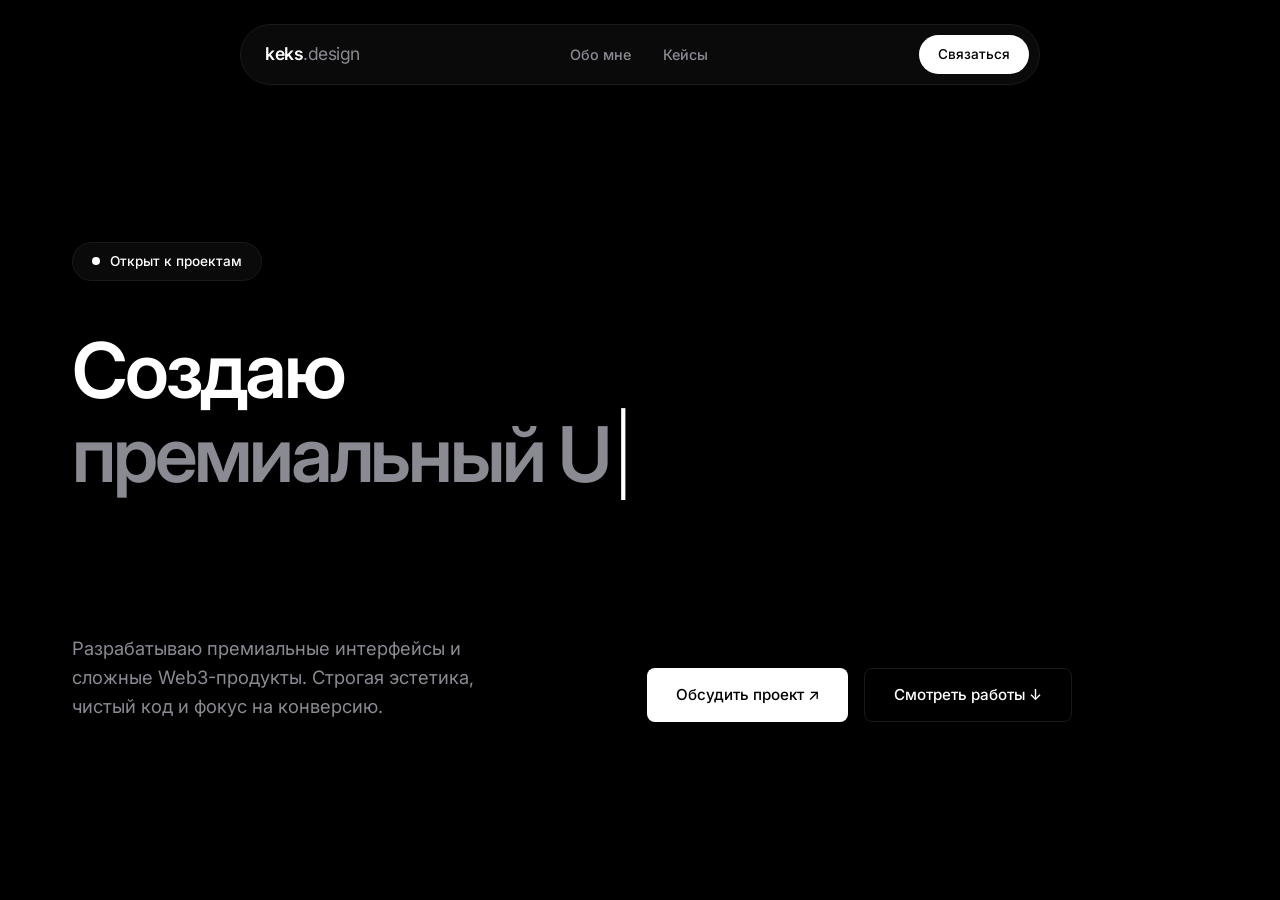
==== commit c0b6d4ee: "Add files via upload" ====
--- a/index.html
+++ b/index.html
@@ -2,13 +2,20 @@
 <html lang="ru">
 <head>
     <meta charset="UTF-8">
-    <meta name="viewport" content="width=device-width, initial-scale=1.0, maximum-scale=5.0">
-    <title>keks.design | Premium UI/UX & Frontend</title>
-    <meta name="description" content="Премиальное портфолио продуктового дизайнера Keks.">
-
-    <link rel="icon" href="/favicon.svg" type="image/svg+xml">
-    <link rel="apple-touch-icon" href="/favicon.svg">
-
+    <meta name="viewport" content="width=device-width, initial-scale=1.0, maximum-scale=1.0, user-scalable=no">
+    <title>keks.design</title>
+    <meta name="description" content="Премиальное портфолио продуктового дизайнера Keks. Строгая эстетика, чистый код и фокус на конверсию.">
+
+    <meta property="og:type" content="website">
+    <meta property="og:url" content="https://keks.design/">
+    <meta property="og:title" content="Дизайн интерфейсов и Web3-систем">
+    <meta property="og:description" content="Разрабатываю премиальные интерфейсы и сложные Web3-продукты. Опыт более 4 лет.">
+    <meta property="og:image" content="https://keks.design/favicon.png"> <meta name="twitter:card" content="summary_large_image">
+    <meta name="twitter:url" content="https://keks.design/">
+    <meta name="twitter:title" content="Дизайн интерфейсов и Web3-систем">
+    <meta name="twitter:description" content="Разрабатываю премиальные интерфейсы и сложные Web3-продукты. Опыт более 4 лет.">
+    <meta name="twitter:image" content="https://keks.design/favicon.png"> <link rel="icon" href="/favicon.png" type="image/png">
+    <link rel="apple-touch-icon" href="/favicon.png">
     <link rel="stylesheet" href="/style.css">
     <link href="https://fonts.googleapis.com/css2?family=Inter:wght@400;500;600;700&display=swap" rel="stylesheet">
 </head>
@@ -166,7 +173,7 @@
                                             <svg width="22" height="22" viewBox="0 0 64 64" fill="none" xmlns="http://www.w3.org/2000/svg" class="lzt-icon">
                                                 <g clip-path="url(#clip0_175_64_matrix)">
                                                     <path fill-rule="evenodd" clip-rule="evenodd" d="M17.5371 51.8461C22.9532 56.246 29.21 58.7535 35.8828 58.7535C45.8058 58.7535 54.8137 53.1919 61.4984 44.1334C58.6759 40.3098 55.4406 37.1071 51.8933 34.6858L46.1979 37.529C47.422 39.4334 48.135 41.7002 48.135 44.1334C48.135 50.8924 42.6506 56.3708 35.8828 56.3708C30.6242 56.3708 26.141 53.0612 24.403 48.4146L17.5371 51.8431V51.8461ZM31.667 44.79C31.8036 45.6783 32.2196 46.5043 32.8643 47.149C33.6635 47.9482 34.7508 48.3968 35.8828 48.3938C38.2387 48.3938 40.1491 46.4864 40.1491 44.1334C40.1491 42.9777 39.6886 41.929 38.9399 41.1595L31.6699 44.79H31.667Z" fill="currentColor"/>
-                                                    <path d="M19.0882 44.038L60.6014 24.082L51.4776 5.10352L46.7656 21.8746L41.103 10.0918L36.3881 26.8628L30.7254 15.08L26.0105 31.8511L20.3479 20.0682L15.633 36.8393L9.97035 25.0565L2.36768 52.0774L12.7452 47.0891L19.0882 44.0409V44.038Z" fill="currentColor"/>
+                                                <path d="M19.0882 44.038L60.6014 24.082L51.4776 5.10352L46.7656 21.8746L41.103 10.0918L36.3881 26.8628L30.7254 15.08L26.0105 31.8511L20.3479 20.0682L15.633 36.8393L9.97035 25.0565L2.36768 52.0774L12.7452 47.0891L19.0882 44.0409V44.038Z" fill="currentColor"/>
                                                 </g>
                                                 <defs>
                                                     <clipPath id="clip0_175_64_matrix">
@@ -293,13 +300,17 @@
                     </div>
 
                     <div class="modal-actions">
-                        <a href="#" target="_blank" id="modal-link-tg" class="btn-secondary">Оригинал в Telegram ↗</a>
                         <a href="https://t.me/KeksDesign" target="_blank" class="btn-primary">Написать мне</a>
                     </div>
 
                 </div>
 
             </div>
+        </div>
+
+        <div id="lightbox-overlay" class="lightbox-overlay">
+            <button id="lightbox-close" class="lightbox-close">✕</button>
+            <img id="lightbox-img" class="lightbox-img" src="" alt="Fullscreen image">
         </div>
 
     </div> <script src="/script.js"></script>
--- a/style.css
+++ b/style.css
@@ -19,25 +19,24 @@
 }
 
 /* =========================================
-   APP-SHELL АРХИТЕКТУРА (Блокируем прыжки панелей)
+   APP-SHELL АРХИТЕКТУРА
 ========================================= */
 html, body {
     height: 100%;
     height: 100dvh;
-    overflow: hidden; /* Запрещаем скролл самого окна браузера */
+    overflow: hidden;
     background-color: var(--bg-base);
     color: var(--text-main);
     line-height: 1.5;
 }
 
-/* Контейнер, который скроллится внутри заблокированного экрана */
 .app-wrapper {
     width: 100%;
     height: 100%;
     overflow-y: auto;
     overflow-x: hidden;
-    -webkit-overflow-scrolling: touch; /* Плавный скролл на iPhone */
-    scroll-behavior: smooth; /* Плавный переход по якорям */
+    -webkit-overflow-scrolling: touch;
+    scroll-behavior: smooth;
     scroll-padding-top: 6rem;
 }
 
@@ -45,9 +44,12 @@
     overflow: hidden;
 }
 
-/* =========================================
-   Запрет на перетаскивание картинок
-========================================= */
+/* Убираем задержку тапа и зум на мобильных */
+a, button, .slider-dots .dot, .sm-cell-lzt {
+    touch-action: manipulation;
+}
+
+/* Запрет на перетаскивание и зум картинок */
 img {
     -webkit-user-drag: none;
     -khtml-user-drag: none;
@@ -57,6 +59,7 @@
     user-select: none;
     -webkit-user-select: none;
     -ms-user-select: none;
+    touch-action: manipulation;
 }
 
 /* =========================================
@@ -104,7 +107,7 @@
     transition: var(--transition);
 }
 
-.btn-primary:active, .btn-secondary:active, .btn-small:active, .link-arrow:active, .social-icon:active, .modal-close:active, #load-more-btn:active {
+.btn-primary:active, .btn-secondary:active, .btn-small:active, .link-arrow:active, .social-icon:active, .modal-close:active, #load-more-btn:active, .lightbox-close:active {
     transform: scale(0.95);
 }
 
@@ -256,19 +259,52 @@
 .link-arrow { color: var(--text-muted); text-decoration: none; font-size: 0.9rem; transition: var(--transition); }
 
 .portfolio-grid { display: grid; grid-template-columns: repeat(auto-fill, minmax(min(100%, 280px), 1fr)); gap: 1rem; align-items: stretch; }
-.case-card { cursor: pointer; text-decoration: none; transition: transform 0.2s cubic-bezier(0.33, 1, 0.68, 1), border-color 0.2s ease; display: flex; flex-direction: column; height: 100%; -webkit-tap-highlight-color: transparent; }
+
+.case-card {
+    cursor: pointer;
+    text-decoration: none;
+    /* Добавлен background-color для плавного перехода в белый */
+    transition: background-color 0.3s ease, border-color 0.3s ease, transform 0.1s ease;
+    display: flex;
+    flex-direction: column;
+    height: 100%;
+    -webkit-tap-highlight-color: transparent;
+}
 .case-card:active { transform: scale(0.98); border-color: #555; }
 
 .case-card .card-content { padding: 1.8rem; }
-.case-img-container { width: 100%; height: 240px; background: #050505; border-bottom: 1px solid var(--border-color); position: relative; overflow: hidden; flex-shrink: 0; }
+
+/* Линия под картинкой тоже будет плавно менять цвет при наведении */
+.case-img-container { width: 100%; height: 240px; background: #050505; border-bottom: 1px solid var(--border-color); position: relative; overflow: hidden; flex-shrink: 0; transition: border-color 0.3s ease; }
+
 .skeleton-loader { position: absolute; top: 0; left: 0; width: 100%; height: 100%; background: linear-gradient(90deg, #050505 25%, #0f0f0f 50%, #050505 75%); background-size: 200% 100%; animation: loading 1.5s infinite; }
 @keyframes loading { 0% { background-position: 200% 0; } 100% { background-position: -200% 0; } }
 .case-img { width: 100%; height: 100%; object-fit: cover; opacity: 0; transition: opacity 0.6s ease-in-out; position: relative; z-index: 2; }
 .case-img.loaded { opacity: 1; }
 
-.case-text { color: var(--text-main); font-size: 1rem; font-weight: 500; line-height: 1.5; white-space: pre-line; display: -webkit-box; -webkit-line-clamp: 4; -webkit-box-orient: vertical; overflow: hidden; text-overflow: ellipsis; word-break: break-word; }
+.case-text {
+    color: var(--text-main);
+    font-size: 1rem;
+    font-weight: 500;
+    line-height: 1.5;
+    white-space: pre-line;
+    display: -webkit-box;
+    -webkit-line-clamp: 4;
+    -webkit-box-orient: vertical;
+    overflow: hidden;
+    text-overflow: ellipsis;
+    word-break: break-word;
+    transition: color 0.3s ease; /* Для плавного перехода текста в черный */
+}
 .case-card.no-image .case-text { -webkit-line-clamp: 10; }
-.case-date { color: var(--text-muted); font-size: 0.85rem; margin-top: auto; padding-top: 1.5rem; }
+
+.case-date {
+    color: var(--text-muted);
+    font-size: 0.85rem;
+    margin-top: auto;
+    padding-top: 1.5rem;
+    transition: color 0.3s ease;
+}
 
 .case-tags { display: flex; gap: 0.5rem; margin-top: 1.2rem; }
 .case-card .case-tags {
@@ -332,7 +368,7 @@
 .modal-left-pane { width: 55%; height: 100%; position: relative; border-right: 1px solid var(--border-color); background-color: #050505; background-image: linear-gradient(rgba(255,255,255,0.03) 1px, transparent 1px), linear-gradient(90deg, rgba(255,255,255,0.03) 1px, transparent 1px); background-size: 40px 40px; }
 .modal-slider { width: 100%; height: 100%; position: relative; overflow: hidden; display: flex; align-items: center; justify-content: center; }
 .slider-track { display: flex; width: 100%; height: 100%; transition: transform 0.4s cubic-bezier(0.25, 1, 0.5, 1); }
-.slider-track img { width: 100%; height: 100%; object-fit: contain; flex-shrink: 0; padding: 2rem; }
+.slider-track img { width: 100%; height: 100%; object-fit: contain; flex-shrink: 0; padding: 2rem; cursor: zoom-in; }
 .slider-btn { position: absolute; top: 50%; transform: translateY(-50%); z-index: 5; background: #111; color: var(--text-main); border: 1px solid var(--border-hover); width: 44px; height: 44px; border-radius: 8px; cursor: pointer; font-size: 1rem; display: flex; align-items: center; justify-content: center; transition: var(--transition); -webkit-tap-highlight-color: transparent; }
 .slider-btn.prev { left: 1.5rem; }
 .slider-btn.next { right: 1.5rem; }
@@ -359,6 +395,31 @@
 @keyframes spin { 0% { transform: rotate(0deg); } 100% { transform: rotate(360deg); } }
 
 /* =========================================
+   LIGHTBOX (Полноэкранное фото)
+========================================= */
+.lightbox-overlay {
+    position: fixed; top: 0; left: 0; width: 100%; height: 100%; height: 100dvh;
+    background: rgba(0, 0, 0, 0.98); z-index: 2000;
+    display: flex; justify-content: center; align-items: center;
+    opacity: 0; pointer-events: none; transition: opacity 0.3s ease;
+}
+.lightbox-overlay.active { opacity: 1; pointer-events: auto; }
+
+.lightbox-img {
+    max-width: 95%; max-height: 95%; object-fit: contain;
+    transform: scale(0.95); transition: transform 0.3s ease;
+}
+.lightbox-overlay.active .lightbox-img { transform: scale(1); }
+
+.lightbox-close {
+    position: absolute; top: 1.5rem; right: 1.5rem; z-index: 2010;
+    background: #111; color: var(--text-main); border: 1px solid var(--border-hover);
+    width: 44px; height: 44px; border-radius: 8px; font-size: 1.2rem; cursor: pointer;
+    display: flex; align-items: center; justify-content: center; transition: var(--transition);
+}
+
+
+/* =========================================
    ИЗОЛЯЦИЯ ХОВЕРОВ ТОЛЬКО ДЛЯ ПК
 ========================================= */
 @media (hover: hover) and (pointer: fine) {
@@ -377,11 +438,17 @@
     .sm-cell:hover .sm-price, .sm-cell-lzt:hover .sm-price { color: #000000; }
     .sm-cell-lzt:hover .lzt-icon { color: #000000; }
     .link-arrow:hover { color: var(--text-main); }
-    .case-card:hover { transform: translateY(-8px); border-color: #555; z-index: 10; }
-    .case-card:hover .case-tag { border-color: #777; color: var(--text-main); }
+
+    /* ИНВЕРСИЯ КАРТОЧЕК ПОРТФОЛИО (БЕЛЫЙ ФОН, ЧЕРНЫЙ ТЕКСТ) */
+    .case-card:hover { background-color: #FFFFFF; border-color: #FFFFFF; z-index: 10; }
+    .case-card:hover .case-img-container { border-bottom-color: #EEEEEE; }
+    .case-card:hover .case-text { color: #000000; }
+    .case-card:hover .case-date { color: #666666; }
+    .case-card:hover .case-tag { border-color: #CCCCCC; color: #000000; background: transparent; }
+
     .footer-link:hover { color: var(--text-muted); transform: translateX(4px); }
     .social-icon:hover { color: var(--text-muted); }
-    .modal-close:hover { background: var(--text-main); color: var(--bg-base); transform: rotate(90deg); }
+    .modal-close:hover, .lightbox-close:hover { background: var(--text-main); color: var(--bg-base); transform: rotate(90deg); }
     .slider-btn:hover { background: var(--text-main); color: var(--bg-base); }
 }
 
@@ -462,4 +529,6 @@
 
     #load-more-container { width: 100%; }
     #load-more-btn { width: 100%; }
+
+    .lightbox-close { top: 1rem; right: 1rem; width: 40px; height: 40px; }
 }
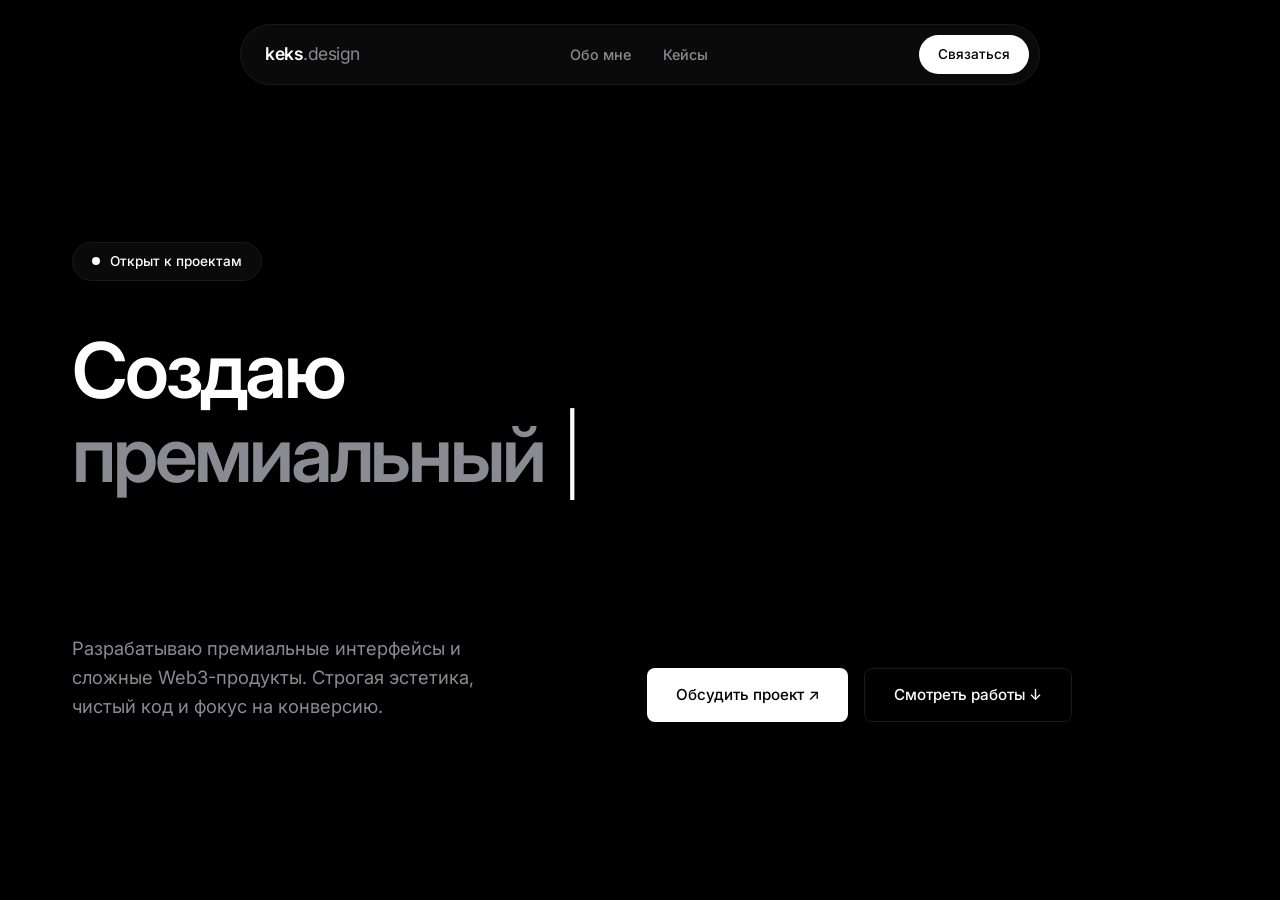
==== commit c813191c: "Add files via upload" ====
--- a/index.html
+++ b/index.html
@@ -281,6 +281,24 @@
 
                 <div class="modal-left-pane">
                     <div id="modal-slider-container" class="modal-slider">
+
+                        <div class="canvas-controls" id="canvas-controls" style="display: none;">
+                            <input type="range" id="zoom-slider" min="0.5" max="4" step="0.05" value="1" title="Масштаб">
+
+                            <button id="reset-btn" class="btn-icon" title="Сбросить вид">
+                                <svg width="18" height="18" viewBox="0 0 24 24" fill="none" stroke="currentColor" stroke-width="2" stroke-linecap="round" stroke-linejoin="round">
+                                    <path d="M3 12a9 9 0 1 0 9-9 9.75 9.75 0 0 0-6.74 2.74L3 8"></path>
+                                    <path d="M3 3v5h5"></path>
+                                </svg>
+                            </button>
+
+                            <button id="fullscreen-btn" class="btn-icon" title="На весь экран">
+                                <svg width="18" height="18" viewBox="0 0 24 24" fill="none" stroke="currentColor" stroke-width="2" stroke-linecap="round" stroke-linejoin="round">
+                                    <path d="M8 3H5a2 2 0 0 0-2 2v3m18 0V5a2 2 0 0 0-2-2h-3m0 18h3a2 2 0 0 0 2-2v-3M3 16v3a2 2 0 0 0 2 2h3"></path>
+                                </svg>
+                            </button>
+                        </div>
+
                         <div class="slider-track" id="modal-slider-track"></div>
                         <button class="slider-btn prev hidden" id="slider-prev">❮</button>
                         <button class="slider-btn next hidden" id="slider-next">❯</button>
@@ -309,8 +327,26 @@
         </div>
 
         <div id="lightbox-overlay" class="lightbox-overlay">
-            <button id="lightbox-close" class="lightbox-close">✕</button>
-            <img id="lightbox-img" class="lightbox-img" src="" alt="Fullscreen image">
+            <div id="lightbox-track" class="lightbox-track">
+                <img id="lightbox-img" class="lightbox-img" src="" alt="Fullscreen image" draggable="false">
+            </div>
+
+            <div class="lightbox-dock">
+                <input type="range" id="lb-zoom-slider" min="0.5" max="5" step="0.05" value="1" title="Масштаб">
+
+                <div class="dock-divider"></div>
+
+                <button id="lb-reset-btn" class="dock-btn" title="Сбросить вид">
+                    <svg width="20" height="20" viewBox="0 0 24 24" fill="none" stroke="currentColor" stroke-width="2" stroke-linecap="round" stroke-linejoin="round">
+                        <path d="M3 12a9 9 0 1 0 9-9 9.75 9.75 0 0 0-6.74 2.74L3 8"></path>
+                        <path d="M3 3v5h5"></path>
+                    </svg>
+                </button>
+
+                <div class="dock-divider"></div>
+
+                <button id="lightbox-close" class="dock-btn" title="Закрыть">✕</button>
+            </div>
         </div>
 
     </div> <script src="/script.js"></script>
--- a/style.css
+++ b/style.css
@@ -49,7 +49,7 @@
     touch-action: manipulation;
 }
 
-/* Запрет на перетаскивание и зум картинок */
+/* Запрет на перетаскивание картинок браузером (Важно для Firefox) */
 img {
     -webkit-user-drag: none;
     -khtml-user-drag: none;
@@ -58,6 +58,7 @@
     user-drag: none;
     user-select: none;
     -webkit-user-select: none;
+    -moz-user-select: none;
     -ms-user-select: none;
     touch-action: manipulation;
 }
@@ -107,7 +108,7 @@
     transition: var(--transition);
 }
 
-.btn-primary:active, .btn-secondary:active, .btn-small:active, .link-arrow:active, .social-icon:active, .modal-close:active, #load-more-btn:active, .lightbox-close:active {
+.btn-primary:active, .btn-secondary:active, .btn-small:active, .link-arrow:active, .social-icon:active, .modal-close:active, #load-more-btn:active, .dock-btn:active {
     transform: scale(0.95);
 }
 
@@ -263,8 +264,7 @@
 .case-card {
     cursor: pointer;
     text-decoration: none;
-    /* Добавлен background-color для плавного перехода в белый */
-    transition: background-color 0.3s ease, border-color 0.3s ease, transform 0.1s ease;
+    transition: border-color 0.3s ease;
     display: flex;
     flex-direction: column;
     height: 100%;
@@ -273,9 +273,7 @@
 .case-card:active { transform: scale(0.98); border-color: #555; }
 
 .case-card .card-content { padding: 1.8rem; }
-
-/* Линия под картинкой тоже будет плавно менять цвет при наведении */
-.case-img-container { width: 100%; height: 240px; background: #050505; border-bottom: 1px solid var(--border-color); position: relative; overflow: hidden; flex-shrink: 0; transition: border-color 0.3s ease; }
+.case-img-container { width: 100%; height: 240px; background: #050505; border-bottom: 1px solid var(--border-color); position: relative; overflow: hidden; flex-shrink: 0; }
 
 .skeleton-loader { position: absolute; top: 0; left: 0; width: 100%; height: 100%; background: linear-gradient(90deg, #050505 25%, #0f0f0f 50%, #050505 75%); background-size: 200% 100%; animation: loading 1.5s infinite; }
 @keyframes loading { 0% { background-position: 200% 0; } 100% { background-position: -200% 0; } }
@@ -294,7 +292,6 @@
     overflow: hidden;
     text-overflow: ellipsis;
     word-break: break-word;
-    transition: color 0.3s ease; /* Для плавного перехода текста в черный */
 }
 .case-card.no-image .case-text { -webkit-line-clamp: 10; }
 
@@ -303,7 +300,6 @@
     font-size: 0.85rem;
     margin-top: auto;
     padding-top: 1.5rem;
-    transition: color 0.3s ease;
 }
 
 .case-tags { display: flex; gap: 0.5rem; margin-top: 1.2rem; }
@@ -365,10 +361,20 @@
 .premium-split-modal.no-media .modal-left-pane { display: none; }
 .premium-split-modal.no-media .modal-right-pane { width: 100%; }
 .modal-close { position: absolute; top: 1.5rem; right: 1.5rem; z-index: 30; background: #111; color: var(--text-muted); border: 1px solid var(--border-hover); width: 44px; height: 44px; border-radius: 8px; font-size: 1.2rem; cursor: pointer; display: flex; align-items: center; justify-content: center; transition: var(--transition); -webkit-tap-highlight-color: transparent; }
+
 .modal-left-pane { width: 55%; height: 100%; position: relative; border-right: 1px solid var(--border-color); background-color: #050505; background-image: linear-gradient(rgba(255,255,255,0.03) 1px, transparent 1px), linear-gradient(90deg, rgba(255,255,255,0.03) 1px, transparent 1px); background-size: 40px 40px; }
 .modal-slider { width: 100%; height: 100%; position: relative; overflow: hidden; display: flex; align-items: center; justify-content: center; }
-.slider-track { display: flex; width: 100%; height: 100%; transition: transform 0.4s cubic-bezier(0.25, 1, 0.5, 1); }
-.slider-track img { width: 100%; height: 100%; object-fit: contain; flex-shrink: 0; padding: 2rem; cursor: zoom-in; }
+
+/* ЗАПРЕТ СИСТЕМНОГО ЗУМА В ТРЕКАХ КАРТИНОК */
+.slider-track, .lightbox-track {
+    display: flex; width: 100%; height: 100%;
+    transition: transform 0.4s cubic-bezier(0.25, 1, 0.5, 1);
+    touch-action: none;
+}
+
+.slider-track img { width: 100%; height: 100%; object-fit: contain; flex-shrink: 0; padding: 2rem; cursor: grab; transform-origin: center center; will-change: transform; }
+.slider-track img:active { cursor: grabbing; }
+
 .slider-btn { position: absolute; top: 50%; transform: translateY(-50%); z-index: 5; background: #111; color: var(--text-main); border: 1px solid var(--border-hover); width: 44px; height: 44px; border-radius: 8px; cursor: pointer; font-size: 1rem; display: flex; align-items: center; justify-content: center; transition: var(--transition); -webkit-tap-highlight-color: transparent; }
 .slider-btn.prev { left: 1.5rem; }
 .slider-btn.next { right: 1.5rem; }
@@ -376,6 +382,7 @@
 .slider-dots { position: absolute; bottom: 1.5rem; left: 0; width: 100%; display: flex; justify-content: center; gap: 8px; z-index: 5; }
 .slider-dots .dot { width: 8px; height: 8px; border-radius: 50%; background: rgba(255,255,255,0.2); cursor: pointer; transition: 0.3s; }
 .slider-dots .dot.active { background: white; transform: scale(1.3); }
+
 .modal-right-pane { width: 45%; height: 100%; display: flex; flex-direction: column; background: var(--card-bg); }
 .modal-scrollable { overflow-y: auto; flex: 1 1 auto; padding: 4rem 3rem 2rem 3rem; }
 .modal-scrollable::-webkit-scrollbar { width: 4px; }
@@ -394,6 +401,7 @@
 .loader-spinner { width: 40px; height: 40px; border: 3px solid var(--border-color); border-top-color: var(--text-main); border-radius: 50%; animation: spin 1s linear infinite; margin-bottom: 1.5rem; }
 @keyframes spin { 0% { transform: rotate(0deg); } 100% { transform: rotate(360deg); } }
 
+
 /* =========================================
    LIGHTBOX (Полноэкранное фото)
 ========================================= */
@@ -405,17 +413,150 @@
 }
 .lightbox-overlay.active { opacity: 1; pointer-events: auto; }
 
+/* Трек для лайтбокса: центрует фото и ловит события */
+.lightbox-track {
+    width: 100%; height: 100%;
+    display: flex; justify-content: center; align-items: center;
+    touch-action: none;
+}
+
 .lightbox-img {
     max-width: 95%; max-height: 95%; object-fit: contain;
-    transform: scale(0.95); transition: transform 0.3s ease;
-}
-.lightbox-overlay.active .lightbox-img { transform: scale(1); }
-
-.lightbox-close {
-    position: absolute; top: 1.5rem; right: 1.5rem; z-index: 2010;
-    background: #111; color: var(--text-main); border: 1px solid var(--border-hover);
-    width: 44px; height: 44px; border-radius: 8px; font-size: 1.2rem; cursor: pointer;
-    display: flex; align-items: center; justify-content: center; transition: var(--transition);
+    will-change: transform;
+}
+
+
+/* =========================================
+   НОВАЯ ДОК-ПАНЕЛЬ ВНИЗУ (для Лайтбокса)
+========================================= */
+.lightbox-dock {
+    position: absolute;
+    bottom: calc(2rem + env(safe-area-inset-bottom));
+    left: 50%;
+    transform: translateX(-50%);
+    display: flex;
+    align-items: center;
+    gap: 12px;
+    background: var(--card-bg);
+    border: 1px solid var(--border-hover);
+    padding: 10px 20px;
+    border-radius: 100px;
+    z-index: 2020;
+    pointer-events: auto;
+    box-shadow: 0 10px 30px rgba(0, 0, 0, 0.5);
+}
+
+.dock-divider {
+    width: 1px;
+    height: 20px;
+    background: var(--border-hover);
+}
+
+.dock-btn {
+    background: transparent;
+    border: none;
+    color: var(--text-muted);
+    cursor: pointer;
+    display: flex;
+    align-items: center;
+    justify-content: center;
+    width: 34px;
+    height: 34px;
+    border-radius: 50%;
+    transition: var(--transition);
+    font-size: 1.2rem; /* Для крестика */
+}
+
+.dock-btn svg {
+    width: 20px; height: 20px;
+}
+
+.dock-btn:hover {
+    color: var(--text-main);
+    background: var(--border-color);
+}
+
+
+/* =========================================
+   КАНВАС: УПРАВЛЕНИЕ ЗУМОМ (Модалка)
+========================================= */
+.canvas-controls {
+    position: absolute;
+    top: 1.5rem;
+    left: 1.5rem;
+    z-index: 20;
+    display: flex;
+    align-items: center;
+    gap: 0.8rem;
+    background: var(--card-bg);
+    padding: 0.5rem 1rem;
+    border-radius: 100px;
+    border: 1px solid var(--border-hover);
+}
+
+#zoom-slider, #lb-zoom-slider {
+    -webkit-appearance: none;
+    appearance: none;
+    width: 100px;
+    height: 24px;
+    background: transparent;
+    outline: none;
+    position: relative;
+    cursor: pointer;
+}
+
+#zoom-slider::-webkit-slider-runnable-track, #lb-zoom-slider::-webkit-slider-runnable-track {
+    width: 100%;
+    height: 4px;
+    background: var(--border-hover);
+    border-radius: 2px;
+}
+#zoom-slider::-moz-range-track, #lb-zoom-slider::-moz-range-track {
+    width: 100%;
+    height: 4px;
+    background: var(--border-hover);
+    border-radius: 2px;
+}
+
+#zoom-slider::-webkit-slider-thumb, #lb-zoom-slider::-webkit-slider-thumb {
+    -webkit-appearance: none;
+    appearance: none;
+    width: 20px;
+    height: 20px;
+    border-radius: 50%;
+    background: var(--text-main);
+    cursor: pointer;
+    transition: transform 0.2s ease;
+    margin-top: -8px;
+}
+#zoom-slider::-moz-range-thumb, #lb-zoom-slider::-moz-range-thumb {
+    width: 20px;
+    height: 20px;
+    border: none;
+    border-radius: 50%;
+    background: var(--text-main);
+    cursor: pointer;
+    transition: transform 0.2s ease;
+}
+
+#zoom-slider::-webkit-slider-thumb:hover, #lb-zoom-slider::-webkit-slider-thumb:hover { transform: scale(1.15); }
+#zoom-slider::-moz-range-thumb:hover, #lb-zoom-slider::-moz-range-thumb:hover { transform: scale(1.15); }
+
+#fullscreen-btn, #reset-btn {
+    background: transparent;
+    border: none;
+    color: var(--text-muted);
+    cursor: pointer;
+    display: flex;
+    align-items: center;
+    justify-content: center;
+    padding: 0.2rem;
+    transition: var(--transition);
+}
+
+#fullscreen-btn:hover, #reset-btn:hover {
+    color: var(--text-main);
+    transform: scale(1.1);
 }
 
 
@@ -439,16 +580,12 @@
     .sm-cell-lzt:hover .lzt-icon { color: #000000; }
     .link-arrow:hover { color: var(--text-main); }
 
-    /* ИНВЕРСИЯ КАРТОЧЕК ПОРТФОЛИО (БЕЛЫЙ ФОН, ЧЕРНЫЙ ТЕКСТ) */
-    .case-card:hover { background-color: #FFFFFF; border-color: #FFFFFF; z-index: 10; }
-    .case-card:hover .case-img-container { border-bottom-color: #EEEEEE; }
-    .case-card:hover .case-text { color: #000000; }
-    .case-card:hover .case-date { color: #666666; }
-    .case-card:hover .case-tag { border-color: #CCCCCC; color: #000000; background: transparent; }
+    .case-card:hover { border-color: #555; z-index: 10; }
+    .case-card:hover .case-tag { border-color: #777; color: var(--text-main); }
 
     .footer-link:hover { color: var(--text-muted); transform: translateX(4px); }
     .social-icon:hover { color: var(--text-muted); }
-    .modal-close:hover, .lightbox-close:hover { background: var(--text-main); color: var(--bg-base); transform: rotate(90deg); }
+    .modal-close:hover { background: var(--text-main); color: var(--bg-base); transform: rotate(90deg); }
     .slider-btn:hover { background: var(--text-main); color: var(--bg-base); }
 }
 
@@ -530,5 +667,6 @@
     #load-more-container { width: 100%; }
     #load-more-btn { width: 100%; }
 
-    .lightbox-close { top: 1rem; right: 1rem; width: 40px; height: 40px; }
+    .lightbox-dock { padding: 8px 16px; bottom: 1.5rem; }
+    #lb-zoom-slider { width: 80px; }
 }
